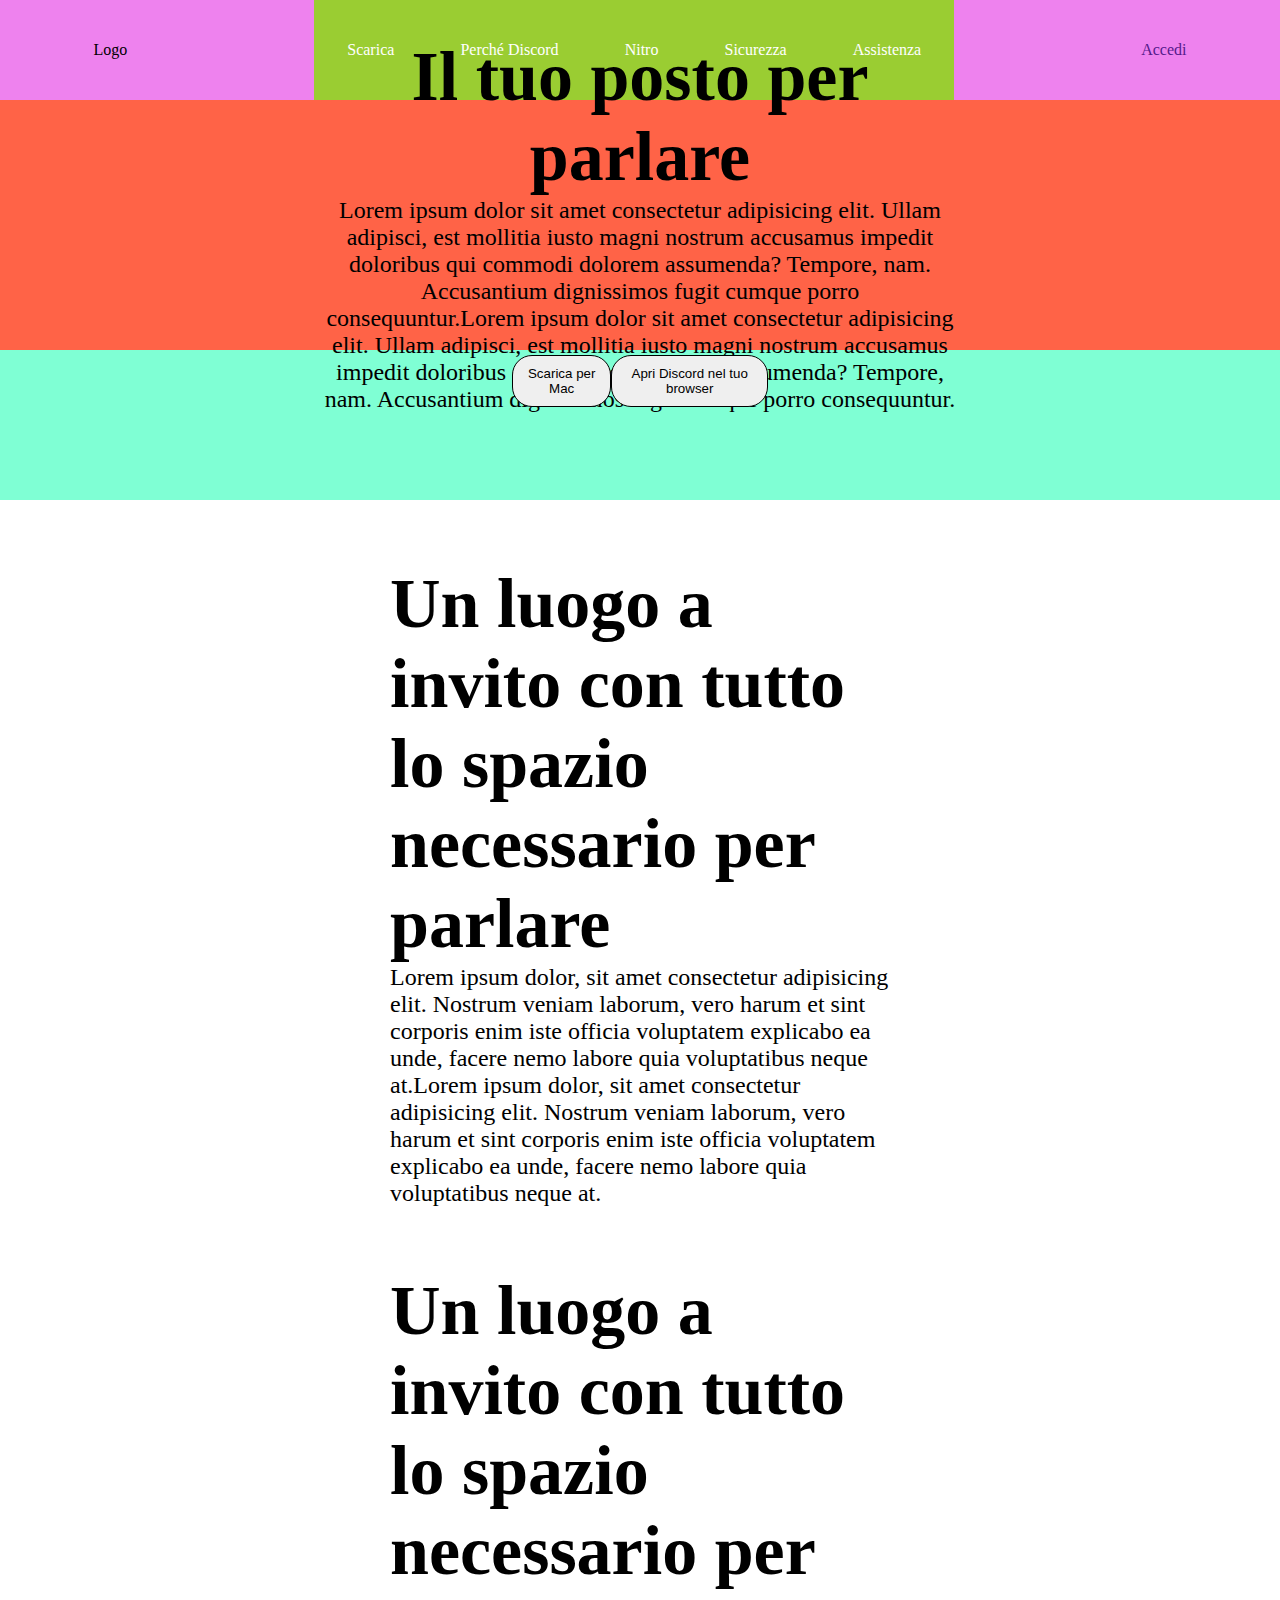
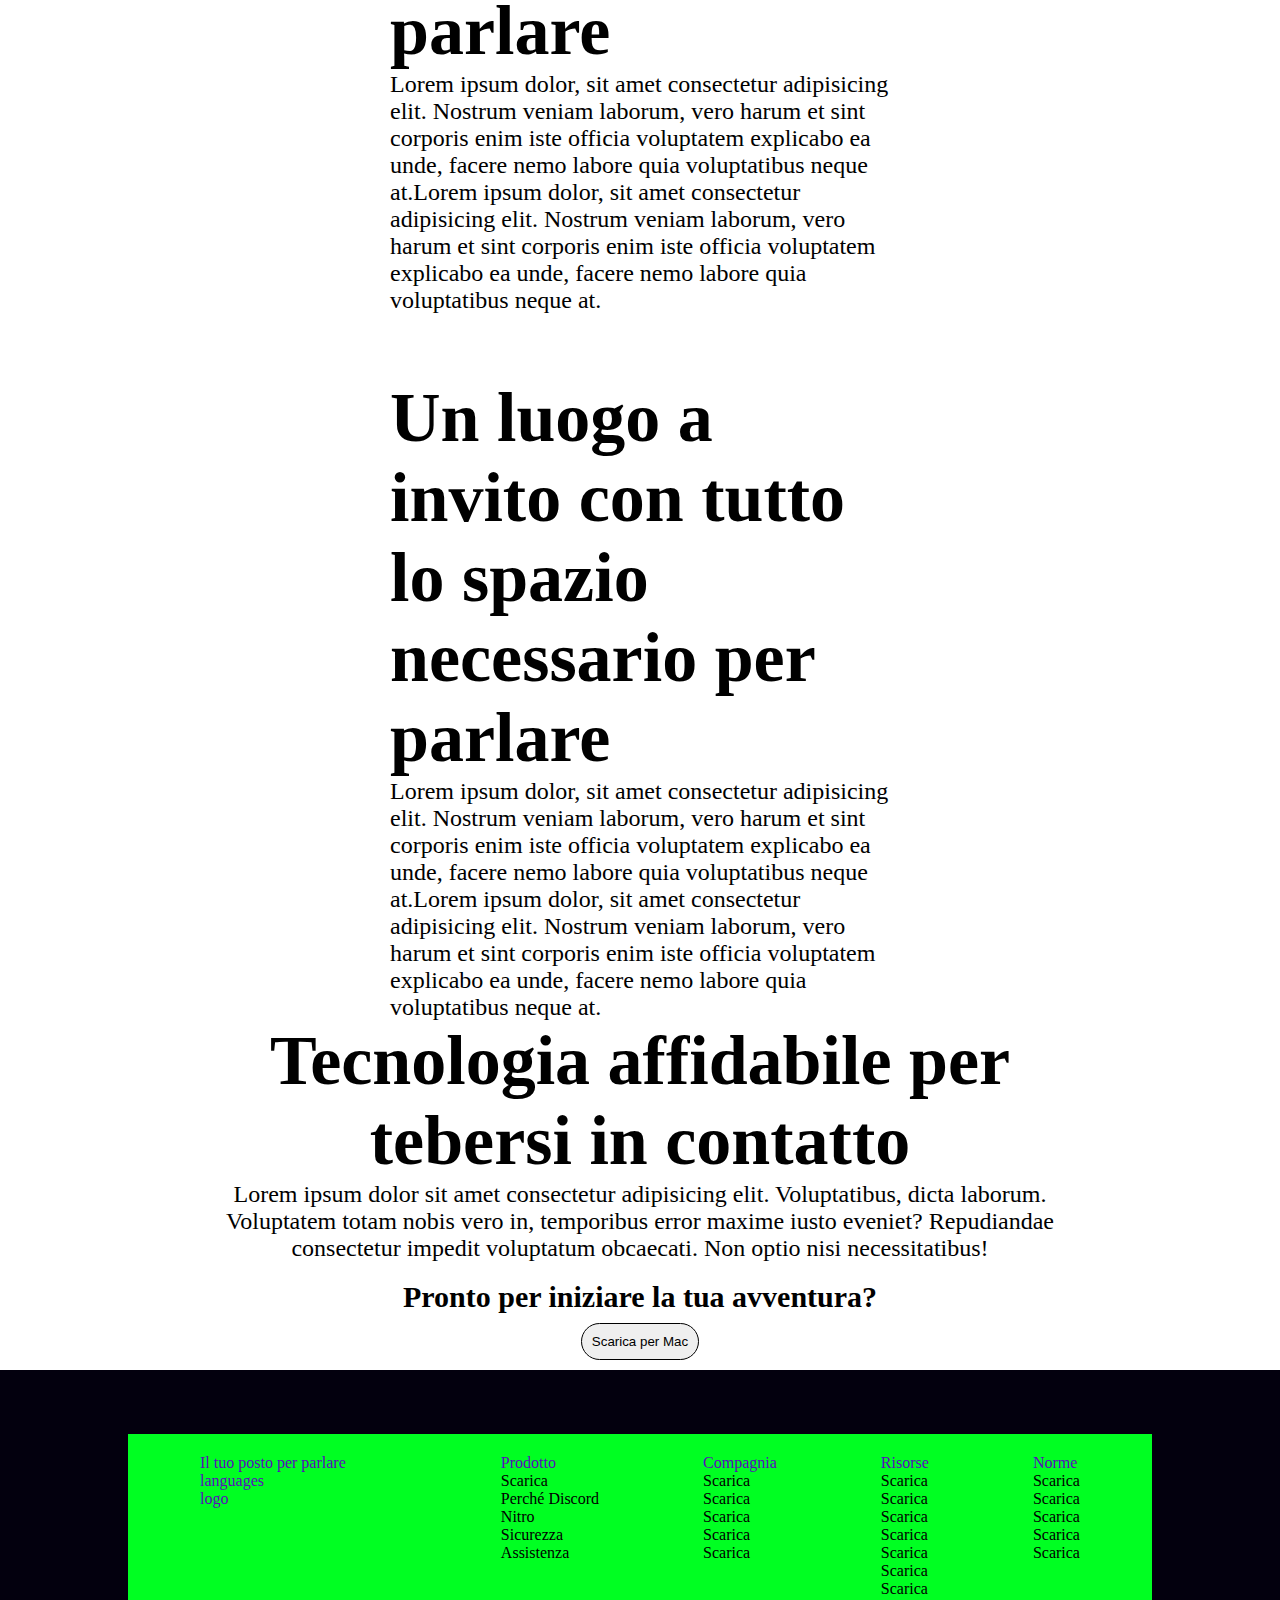
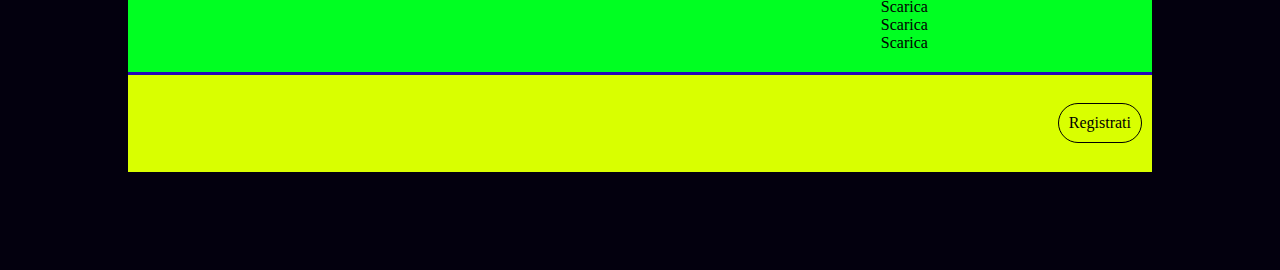
==== index.html @ 135c54f1 "Upload files" ====
<!DOCTYPE html>
<html lang="en">
<head>
    <meta charset="UTF-8">
    <meta http-equiv="X-UA-Compatible" content="IE=edge">
    <meta name="viewport" content="width=device-width, initial-scale=1.0">
    <link rel="stylesheet" href="css/style.css">
    <title>Discord</title>
</head>
<body>
    <!-- header -->
    <header>
        <section class="high-box-header">
            <!-- logo -->
            <div id="logo">
                Logo
            </div>
            <!-- nav box -->
            <div class="nav-header">
                <nav>
                    <ul class="link-nav-container">
                        <li><a href="#">Scarica</a></li>
                        <li><a href="#">Perch&eacute; Discord</a></li>
                        <li><a href="#">Nitro</a></li>
                        <li><a href="#">Sicurezza</a></li>
                        <li><a href="#">Assistenza</a></li>
                    </ul>
                </nav>
            </div>
            <!-- login button -->
            <div class="login-download">
                <a href="">Accedi</a> 
            </div>

        </section>
        <!-- Where you want to open D? -->
        <article class="paragraf-under-nav">
            <!-- subtitle/paragraf -->
            <div class="center-subtitle-txt">
                <h2>Il tuo posto per parlare</h2>
                <p>
                    Lorem ipsum dolor sit amet consectetur adipisicing elit. Ullam adipisci, est mollitia iusto magni nostrum accusamus impedit doloribus qui commodi dolorem assumenda? Tempore, nam. Accusantium dignissimos fugit cumque porro consequuntur.Lorem ipsum dolor sit amet consectetur adipisicing elit. Ullam adipisci, est mollitia iusto magni nostrum accusamus impedit doloribus qui commodi dolorem assumenda? Tempore, nam. Accusantium dignissimos fugit cumque porro consequuntur.
                </p>
            </div>
        </article>

        <div class="download-button-open-browser-button-center">
            <div class="download-button-open-browser-button">
                <button class="interact-button"><a href="#">Scarica per Mac</a></button>
                <button class="interact-button"><a href="#">Apri Discord nel tuo browser</a></button>
            </div>
        </div>
        
    </header>

    <!-- main page -->
    <main>
        <!-- first-main-info -->
        <div class="first-main-info">
            <div>
                <img class="size-img" src="img/D1.svg" alt="">
            </div>
            <article class="first-main-info-article">
                <div>
                    <h2>Un luogo a invito con tutto lo spazio necessario per parlare</h2>
                    <p>
                        Lorem ipsum dolor, sit amet consectetur adipisicing elit. Nostrum veniam laborum, vero harum et sint corporis enim iste officia voluptatem explicabo ea unde, facere nemo labore quia voluptatibus neque at.Lorem ipsum dolor, sit amet consectetur adipisicing elit. Nostrum veniam laborum, vero harum et sint corporis enim iste officia voluptatem explicabo ea unde, facere nemo labore quia voluptatibus neque at.
                    </p>
                </div>
            </article>
        </div>

        <div class="first-main-info-reverse">
            <div>
                <img class="size-img" src="img/D1.svg" alt="">
            </div>
            <article class="first-main-info-article">
                <div>
                    <h2>Un luogo a invito con tutto lo spazio necessario per parlare</h2>
                    <p>
                        Lorem ipsum dolor, sit amet consectetur adipisicing elit. Nostrum veniam laborum, vero harum et sint corporis enim iste officia voluptatem explicabo ea unde, facere nemo labore quia voluptatibus neque at.Lorem ipsum dolor, sit amet consectetur adipisicing elit. Nostrum veniam laborum, vero harum et sint corporis enim iste officia voluptatem explicabo ea unde, facere nemo labore quia voluptatibus neque at.
                    </p>
                </div>
            </article>
        </div>

        <div class="first-main-info">
            <div>
                <img class="size-img" src="img/D1.svg" alt="">
            </div>
            <article class="first-main-info-article">
                <div>
                    <h2>Un luogo a invito con tutto lo spazio necessario per parlare</h2>
                    <p>
                        Lorem ipsum dolor, sit amet consectetur adipisicing elit. Nostrum veniam laborum, vero harum et sint corporis enim iste officia voluptatem explicabo ea unde, facere nemo labore quia voluptatibus neque at.Lorem ipsum dolor, sit amet consectetur adipisicing elit. Nostrum veniam laborum, vero harum et sint corporis enim iste officia voluptatem explicabo ea unde, facere nemo labore quia voluptatibus neque at.
                    </p>
                </div>
            </article>
        </div>
        <!-- end section -->
        <article class="end-section">
            <h2>
                Tecnologia affidabile per tebersi in contatto
            </h2>
            <p>
                Lorem ipsum dolor sit amet consectetur adipisicing elit. Voluptatibus, dicta laborum. Voluptatem totam nobis vero in, temporibus error maxime iusto eveniet? Repudiandae consectetur impedit voluptatum obcaecati. Non optio nisi necessitatibus!
            </p>
            <div id="end-img">
                <img src="img/D4.svg" alt="">
                <h3>Pronto per iniziare la tua avventura&#63</h3>
                <button class="interact-button"><a href="#">Scarica per Mac</a></button>
            </div>
        </article>
    </main>

    <!-- footer -->
    <footer>
        <section class="flex-container">
           <div class="flex-sub-container-up">
               <!-- main column -->
               <div class="main-footer-part">
                   Il tuo posto per parlare
                   <div>languages</div>
                   <article>logo</article>
               </div>
   
   
               <!-- product column -->
               <div class="flex-sub-container">
                   Prodotto
                   <article class="footer-link-article">
                       <a href="#">Scarica</a>
                   </article>
                   <article class="footer-link-article">
                       <a href="#">Perch&eacute; Discord</a>
                   </article>
                   <article class="footer-link-article">
                       <a href="#">Nitro</a>
                   </article>
                   <article class="footer-link-article">
                       <a href="#">Sicurezza</a>
                   </article>
                   <article class="footer-link-article">
                       <a href="#">Assistenza</a>
                   </article>
               </div>
   
               <div class="flex-sub-container">
                   Compagnia
                   <article class="footer-link-article">
                       <a href="#">Scarica</a>
                   </article>
                   <article class="footer-link-article">
                       <a href="#">Scarica</a>
                   </article>
                   <article class="footer-link-article">
                       <a href="#">Scarica</a>
                   </article>
                   <article class="footer-link-article">
                       <a href="#">Scarica</a>
                   </article>
                   <article class="footer-link-article">
                       <a href="#">Scarica</a>
                   </article>
               </div>
   
               <div class="flex-sub-container">
                   Risorse
                   <article class="footer-link-article">
                       <a href="#">Scarica</a>
                   </article>
                   <article class="footer-link-article">
                       <a href="#">Scarica</a>
                   </article>
                   <article class="footer-link-article">
                       <a href="#">Scarica</a>
                   </article>
                   <article class="footer-link-article">
                       <a href="#">Scarica</a>
                   </article>
                   <article class="footer-link-article">
                       <a href="#">Scarica</a>
                   </article>
                   <article class="footer-link-article">
                       <a href="#">Scarica</a>
                   </article>
                   <article class="footer-link-article">
                       <a href="#">Scarica</a>
                   </article>
                   <article class="footer-link-article">
                       <a href="#">Scarica</a>
                   </article>
                   <article class="footer-link-article">
                       <a href="#">Scarica</a>
                   </article>
                   <article class="footer-link-article">
                       <a href="#">Scarica</a>
                   </article>
               </div>
   
               <div class="flex-sub-container">
                   Norme
                   <article class="footer-link-article">
                       <a href="#">Scarica</a>
                   </article>
                   <article class="footer-link-article">
                       <a href="#">Scarica</a>
                   </article>
                   <article class="footer-link-article">
                       <a href="#">Scarica</a>
                   </article>
                   <article class="footer-link-article">
                       <a href="#">Scarica</a>
                   </article>
                   <article class="footer-link-article">
                       <a href="#">Scarica</a>
                   </article>
               </div>
           </div> 

        </section>

        <section id="last-section">
            <div class="footer-last-part">

                <div id="logo-footer"> 
                    <a href=""><img src="" alt=""></a>
                </div>
                
                <div class="registrati">
                    <a href="#">Registrati</a>
                </div>
                
            </div>
            
        </section>
    </footer>
</body>
</html>
---- css/style.css ----
*{
    margin: 0;
    padding: 0;
    box-sizing: border-box;
}
header{
    height: 500px;
    /* DEBUG */
    background-color: aquamarine;
}
.high-box-header{
    display: flex;
    justify-content: space-around;
    height: 100px;
    /* DEBUG */
    background-color: violet;  
    
}
/* logo */
#logo{
    display: flex;
    align-items: center;
}
/* nav box */
.nav-header{
    height: 100px;
    width: 50%;
    /* DEBUG */
    background-color: blueviolet;
}
.link-nav-container{
    display: flex;
    justify-content: space-around;
    align-items: center;
    height: 100px;
    list-style: none;
    /* DEBUG */
    background-color: yellowgreen; 
}
/*delete decoration*/
.link-nav-container a{
   text-decoration: none;
   color: white;
}

/* login button */
.login-download{
    display: flex;
    align-items: center;
}
.login-download a{
    text-decoration: none;
}
/* Where you want to open D? */
.paragraf-under-nav{
    display: flex;
    justify-content: center;
    align-items: center;
    height: 250px;
    
    /* DEBUG */
    background-color: tomato;
}
/* subtitle/paragraf */
.center-subtitle-txt{
    max-width: 50%;
}
/* centratura subtitle & paragraf */
.center-subtitle-txt h2, .center-subtitle-txt p{
    text-align: center;
}
.download-button-open-browser-button-center{
    display: flex;
    justify-content: center;
}
.download-button-open-browser-button{
    display: flex;
    justify-content: center;
    justify-content: space-evenly; 
    width: 20%;
}
.interact-button{
    padding: 10px;
    border-radius: 20px;
    border-style: none;
    border: solid black 1px;
    margin: 2% 0;
}
/* delete decoration */
.interact-button a{
    text-decoration: none;
    color: black;
}


/* main page */

/* first-main-info */
.first-main-info{
    display: flex;
    justify-content: center;
    margin-top: 5%;
}
.first-main-info-reverse{
    display: flex;
    justify-content: center;
    flex-direction: row-reverse;
    margin-top: 5%;
}
.size-img{
    max-width: 900px;
}
.first-main-info-article{
    display: flex;
    text-align: left;
    max-width: 500px;
}
h2{
    font-size: 70px;
}
p{
    font-size: 24px;
}
h3{
    font-size: 30px;
}
/* end section */
.end-section{
    display: flex;
    flex-direction: column;
    align-items: center;
    margin: 0 15%;
    text-align: center;
}

#end-img img{
    height: 800px;
}

/* footer */
footer{
    background-color: rgb(3, 0, 14);
    height: 500px;
}
.flex-container{
    display: flex;
    justify-content: center;
}
.flex-sub-container-up{
    display: flex;
    justify-content: space-around;
    width: 80%;
    margin-top: 5%;
    padding: 20px;
    /* DEBUG */
    background-color: rgb(0, 255, 34);
}
.main-footer-part{
    min-width: 20%;
    max-width: 30%;
    color: rgb(87, 11, 187);
}
.footer-link-article a{
    text-decoration: none;
    color: #000;
}
.flex-sub-container{
    color: rgb(87, 11, 187);
}



.footer-last-part{
    display: flex;
    justify-content: space-between;
    align-items: center;
    width: 80%;
    min-height: 100px;
    border-top: solid rgb(38, 6, 184) 3px;
    /* DEBUG */
    background-color: rgb(217, 255, 0);
    
}
#logo-footer{
    
}
.registrati{
    margin-right: 10px;
    padding: 10px;
    border-radius: 20px;
    border-style: none;
    border: solid rgb(0, 0, 0) 1px;
}
.registrati a{
    text-decoration: none;
    color: #000;
}

#last-section{
    display: flex;
    justify-content: center;
}
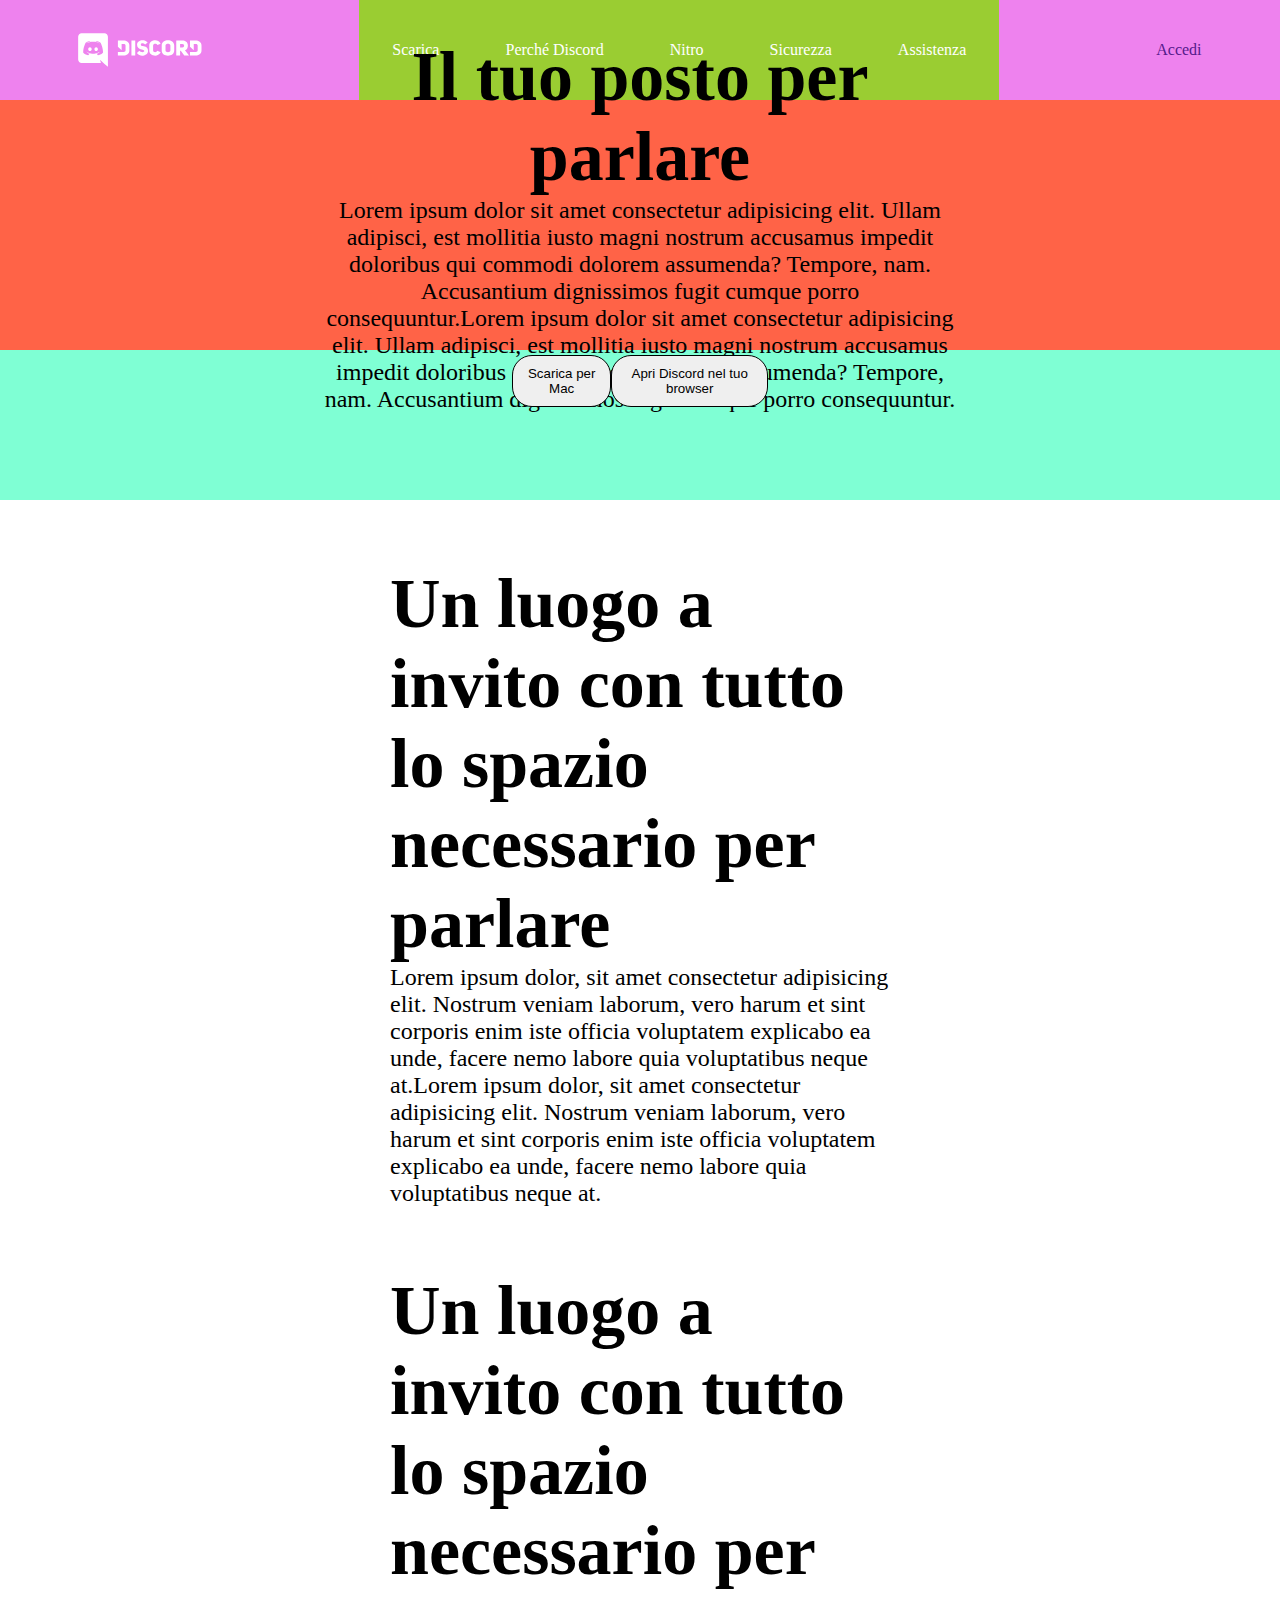
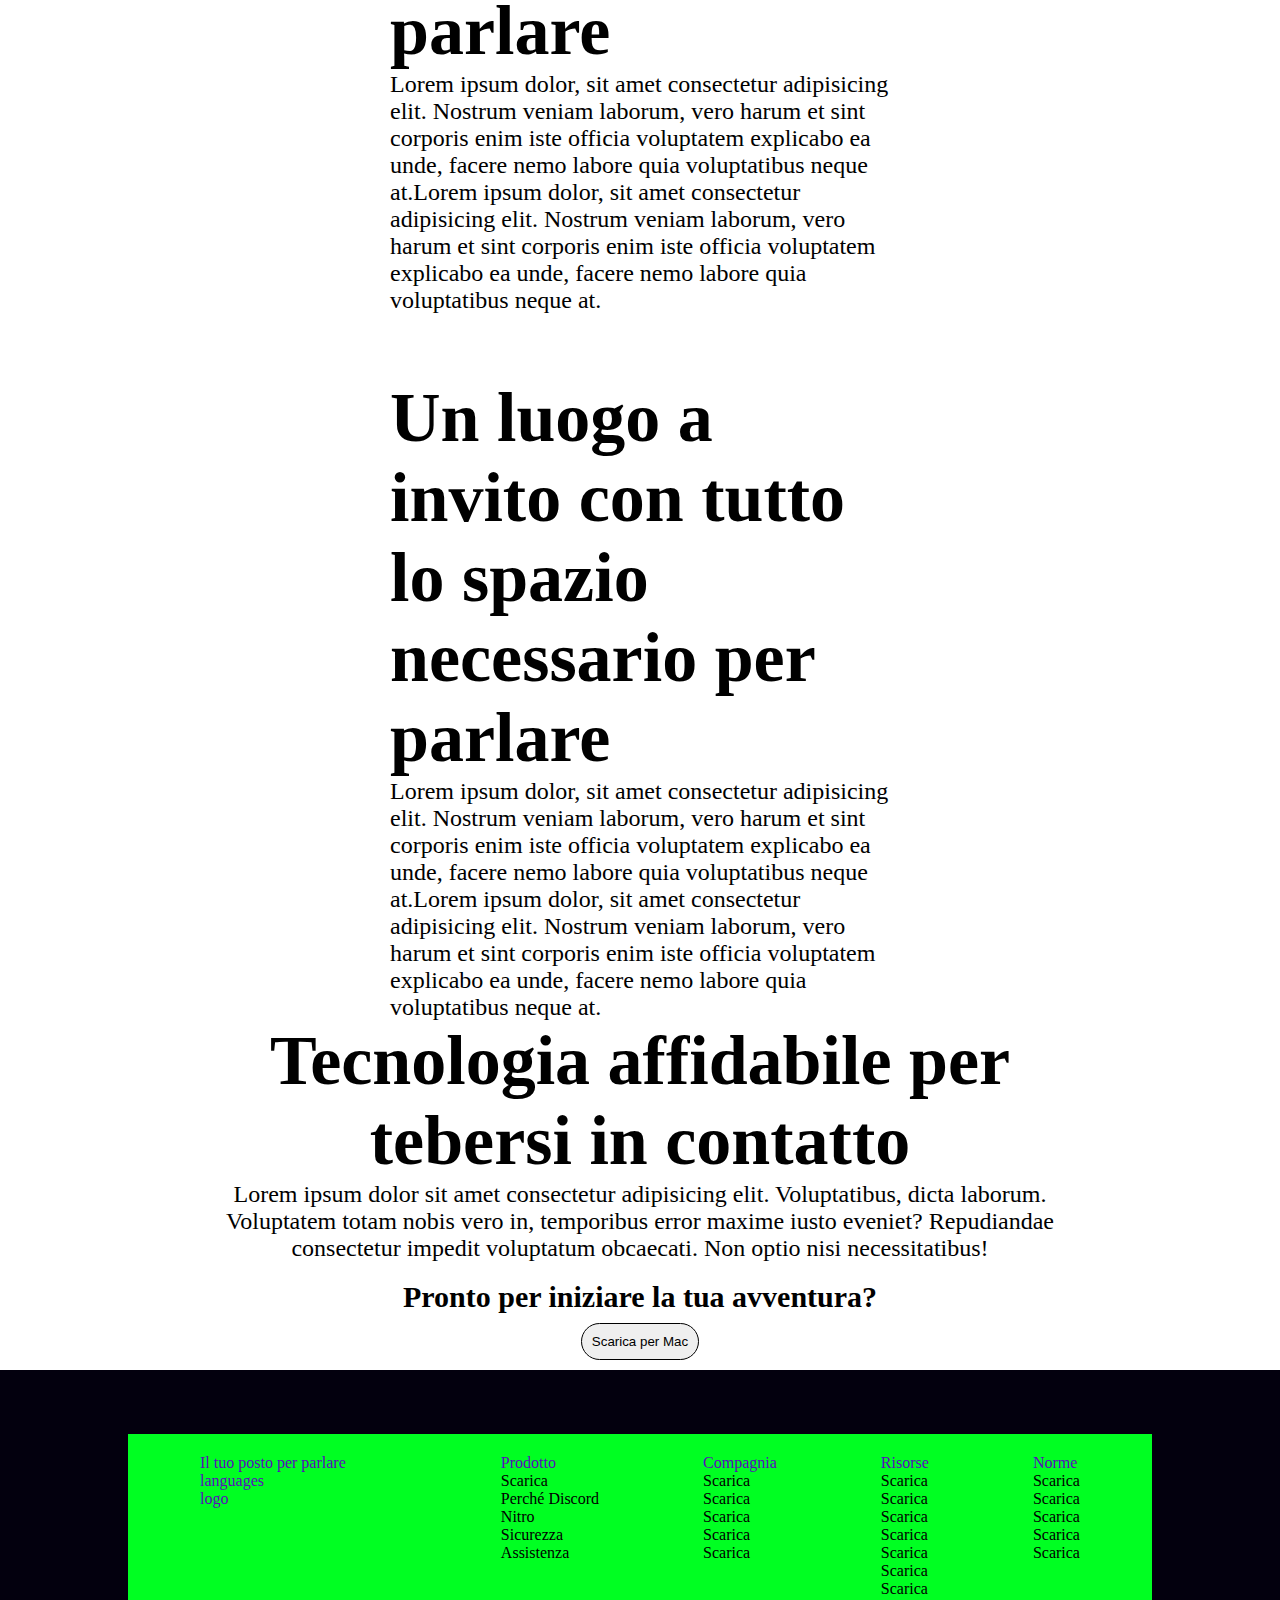
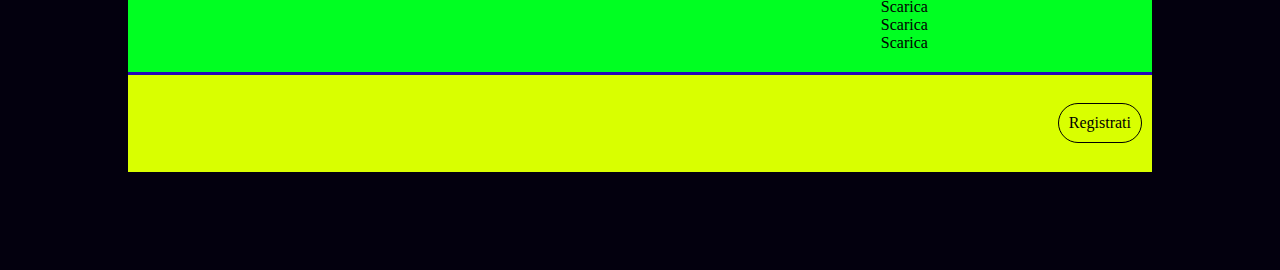
==== commit 4d7cd824: "add D logo" ====
--- a/index.html
+++ b/index.html
@@ -13,7 +13,7 @@
         <section class="high-box-header">
             <!-- logo -->
             <div id="logo">
-                Logo
+                <img src="img/logo.svg" alt="">
             </div>
             <!-- nav box -->
             <div class="nav-header">
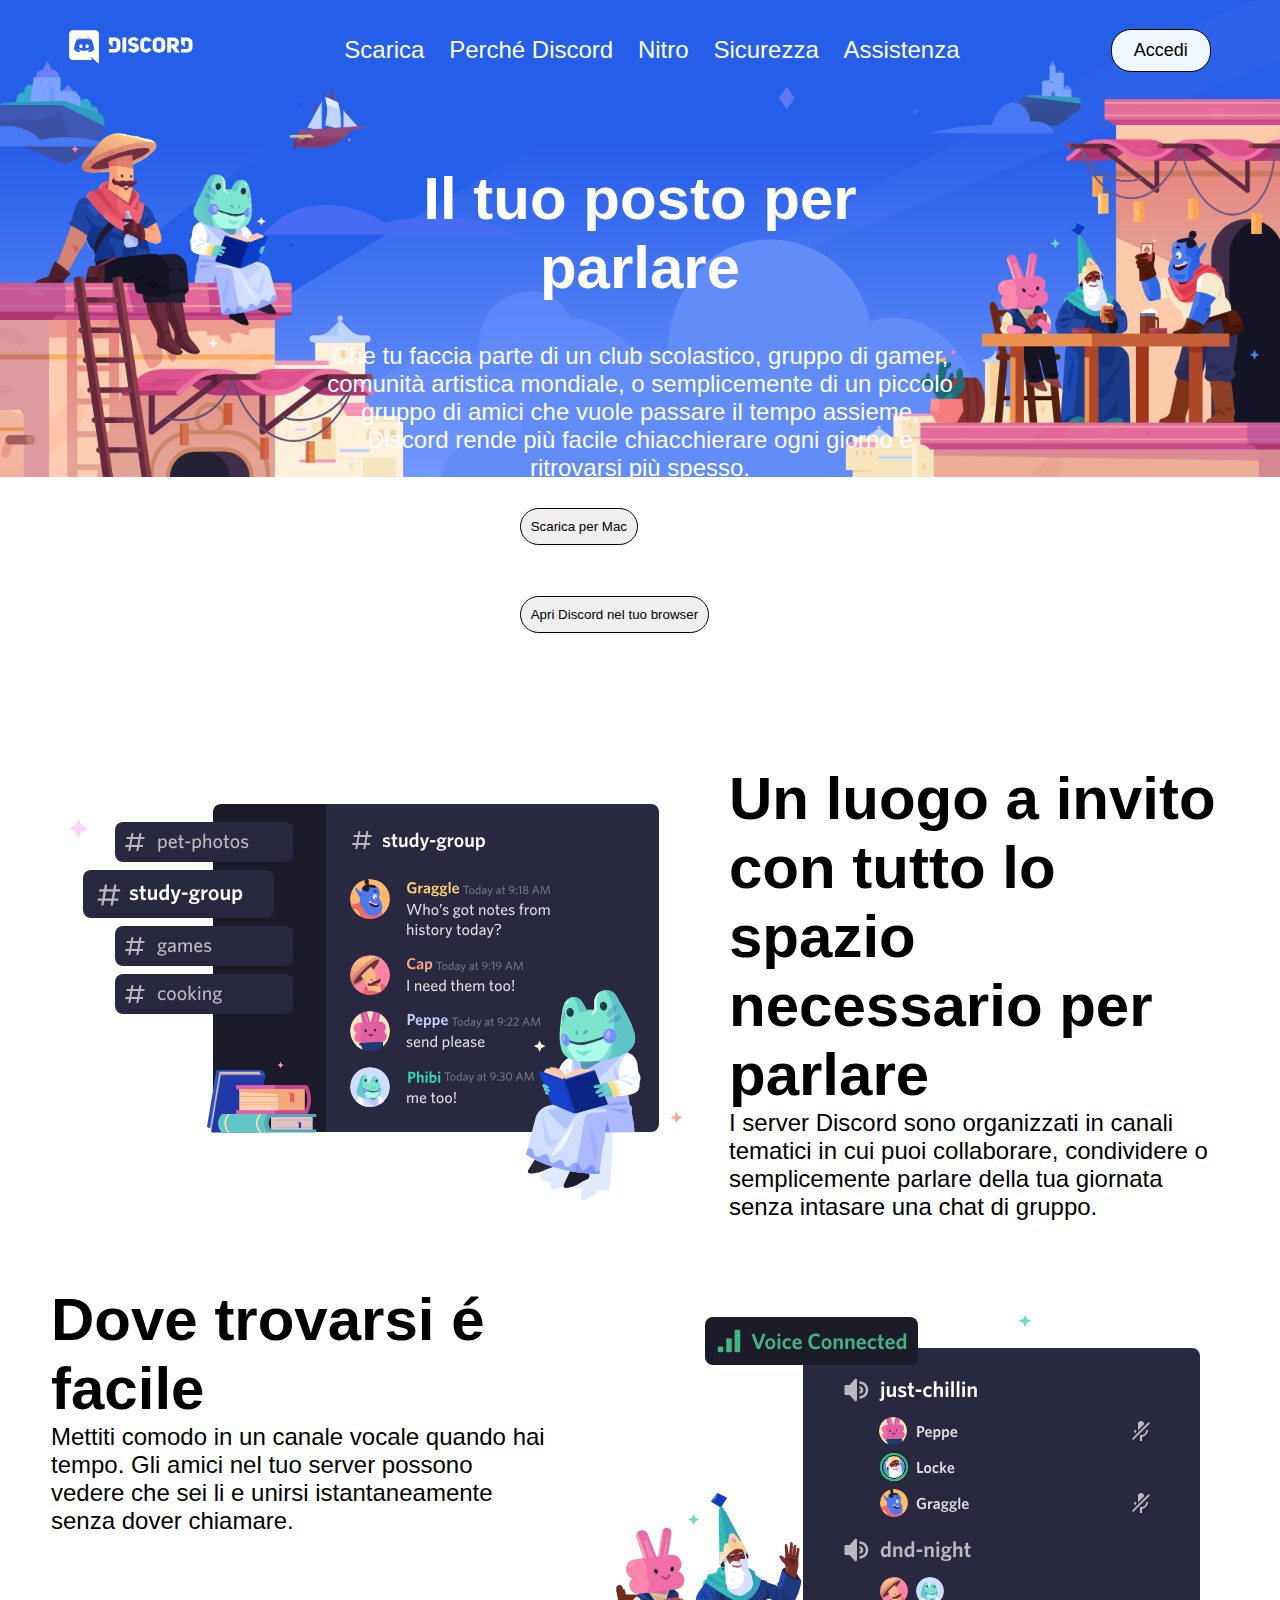
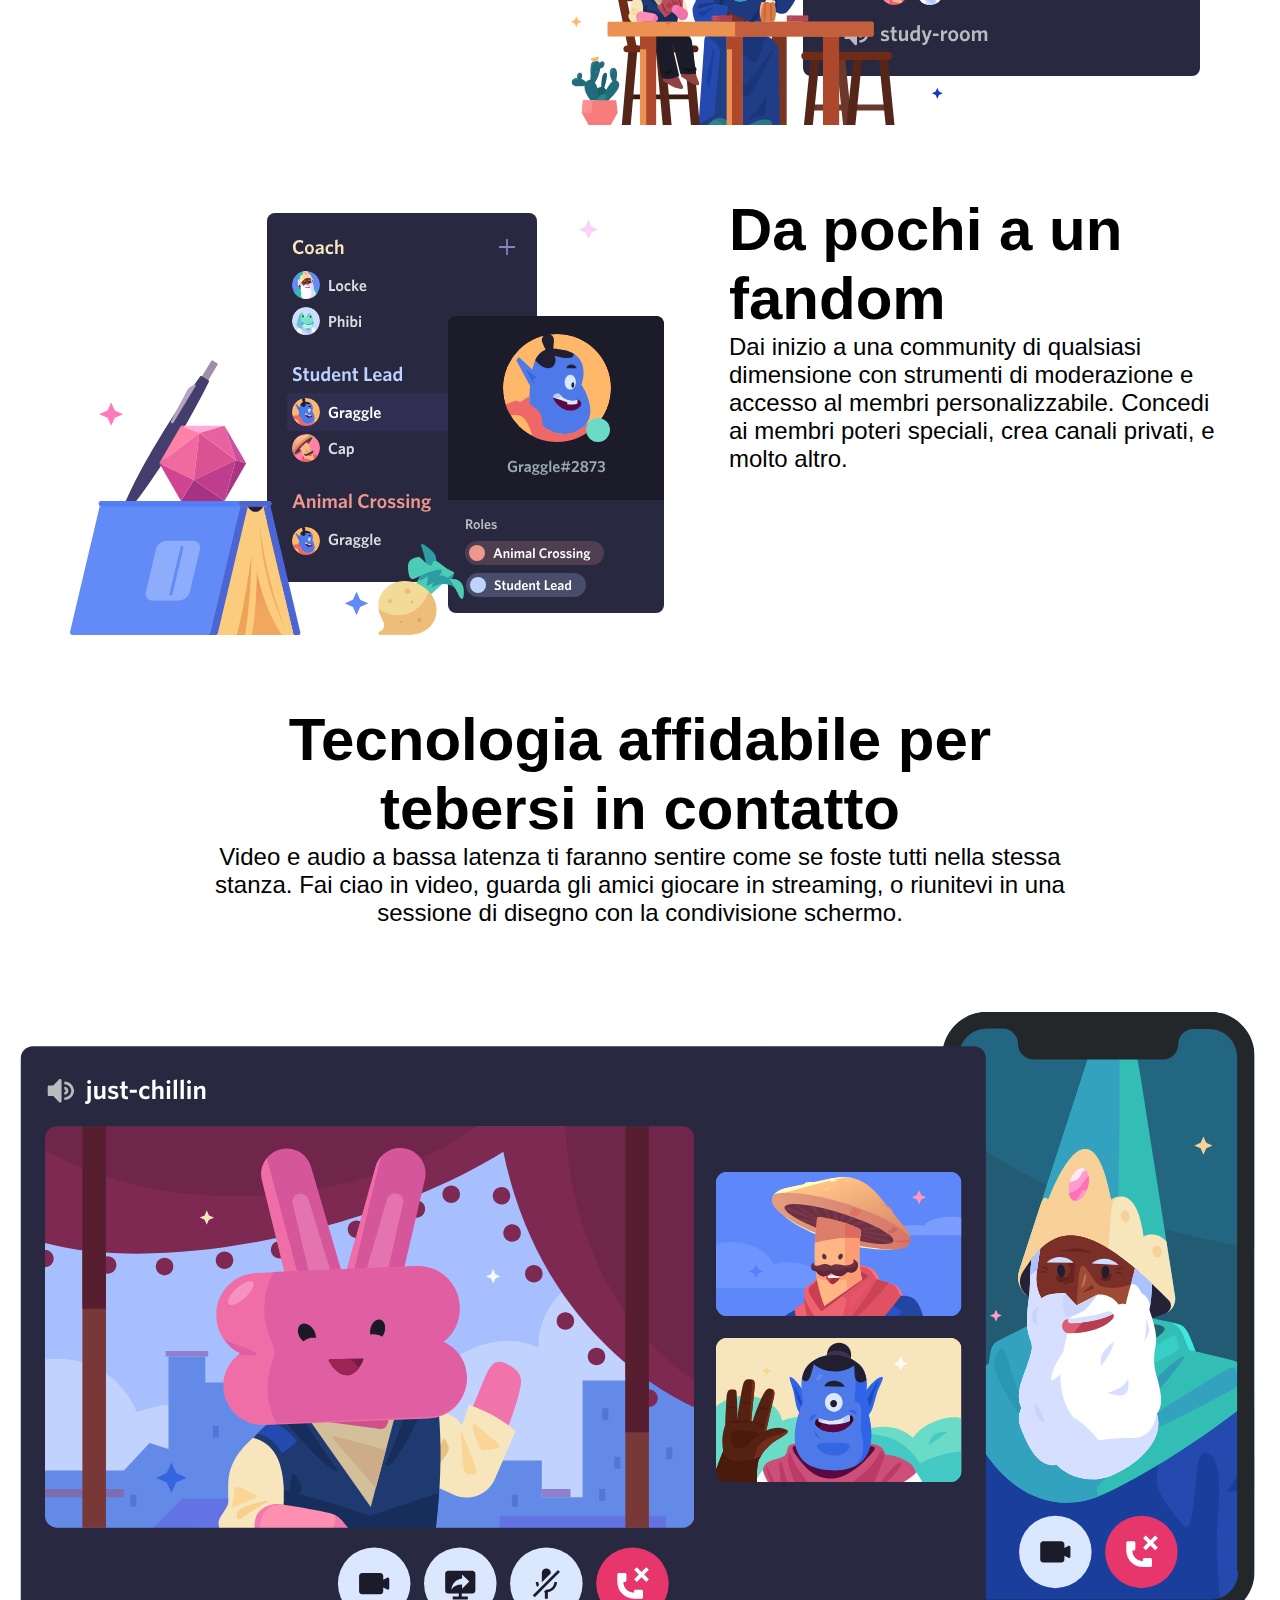
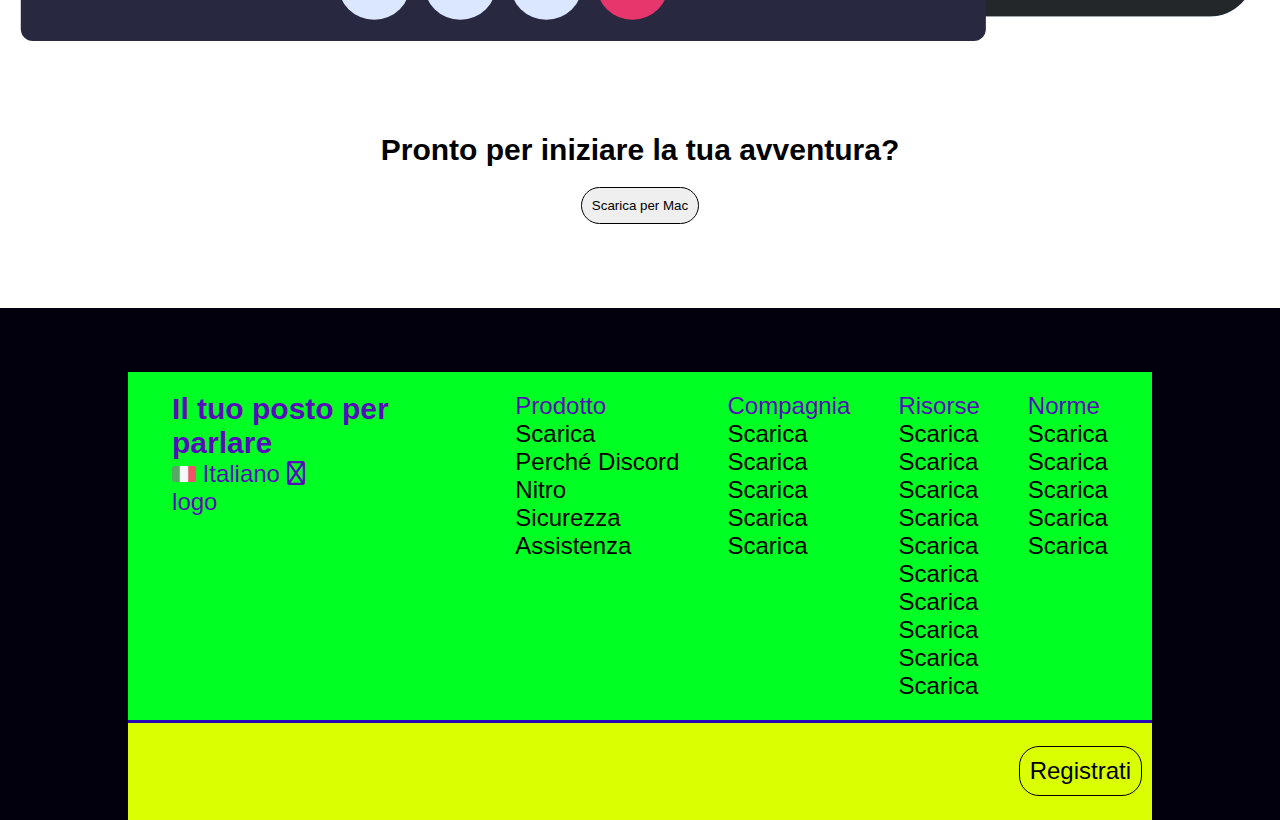
==== commit 82b1d375: "layout" ====
--- a/index.html
+++ b/index.html
@@ -4,16 +4,20 @@
     <meta charset="UTF-8">
     <meta http-equiv="X-UA-Compatible" content="IE=edge">
     <meta name="viewport" content="width=device-width, initial-scale=1.0">
+    <link rel="stylesheet" href="https://cdnjs.cloudflare.com/ajax/libs/font-awesome/6.2.0/css/all.min.css">
     <link rel="stylesheet" href="css/style.css">
     <title>Discord</title>
 </head>
 <body>
     <!-- header -->
     <header>
+        
         <section class="high-box-header">
             <!-- logo -->
             <div id="logo">
-                <img src="img/logo.svg" alt="">
+                <a href="https://discord.com/">
+                    <img src="img/logo.svg" alt="">
+                </a>
             </div>
             <!-- nav box -->
             <div class="nav-header">
@@ -29,7 +33,9 @@
             </div>
             <!-- login button -->
             <div class="login-download">
-                <a href="">Accedi</a> 
+                <div id="discord-login">
+                    <a href="">Accedi</a> 
+                </div>
             </div>
 
         </section>
@@ -39,17 +45,19 @@
             <div class="center-subtitle-txt">
                 <h2>Il tuo posto per parlare</h2>
                 <p>
-                    Lorem ipsum dolor sit amet consectetur adipisicing elit. Ullam adipisci, est mollitia iusto magni nostrum accusamus impedit doloribus qui commodi dolorem assumenda? Tempore, nam. Accusantium dignissimos fugit cumque porro consequuntur.Lorem ipsum dolor sit amet consectetur adipisicing elit. Ullam adipisci, est mollitia iusto magni nostrum accusamus impedit doloribus qui commodi dolorem assumenda? Tempore, nam. Accusantium dignissimos fugit cumque porro consequuntur.
+                    Che tu faccia parte di un club scolastico, gruppo di gamer, comunità artistica mondiale, o semplicemente di un piccolo gruppo di amici che vuole passare il tempo assieme,
+                    Discord rende più facile chiacchierare ogni giorno e ritrovarsi più spesso.
                 </p>
-            </div>
+
+            </div>
+            
+            <div class="download-button-open-browser-button">
+                <button class="start interact-button"><a href="#">Scarica per Mac</a></button>
+                <button class="start interact-button"><a href="#">Apri Discord nel tuo browser</a></button>
+            </div>
+        
         </article>
 
-        <div class="download-button-open-browser-button-center">
-            <div class="download-button-open-browser-button">
-                <button class="interact-button"><a href="#">Scarica per Mac</a></button>
-                <button class="interact-button"><a href="#">Apri Discord nel tuo browser</a></button>
-            </div>
-        </div>
         
     </header>
 
@@ -58,13 +66,13 @@
         <!-- first-main-info -->
         <div class="first-main-info">
             <div>
-                <img class="size-img" src="img/D1.svg" alt="">
+                <img class="size-img" src="img/item1.svg" alt="">
             </div>
             <article class="first-main-info-article">
                 <div>
                     <h2>Un luogo a invito con tutto lo spazio necessario per parlare</h2>
                     <p>
-                        Lorem ipsum dolor, sit amet consectetur adipisicing elit. Nostrum veniam laborum, vero harum et sint corporis enim iste officia voluptatem explicabo ea unde, facere nemo labore quia voluptatibus neque at.Lorem ipsum dolor, sit amet consectetur adipisicing elit. Nostrum veniam laborum, vero harum et sint corporis enim iste officia voluptatem explicabo ea unde, facere nemo labore quia voluptatibus neque at.
+                        I server Discord sono organizzati in canali tematici in cui puoi collaborare, condividere o semplicemente parlare della tua giornata senza intasare una chat di gruppo.
                     </p>
                 </div>
             </article>
@@ -72,13 +80,14 @@
 
         <div class="first-main-info-reverse">
             <div>
-                <img class="size-img" src="img/D1.svg" alt="">
+                <img class="size-img" src="img/item2.svg" alt="">
             </div>
             <article class="first-main-info-article">
                 <div>
-                    <h2>Un luogo a invito con tutto lo spazio necessario per parlare</h2>
+                    <h2>Dove trovarsi &eacute; facile</h2>
                     <p>
-                        Lorem ipsum dolor, sit amet consectetur adipisicing elit. Nostrum veniam laborum, vero harum et sint corporis enim iste officia voluptatem explicabo ea unde, facere nemo labore quia voluptatibus neque at.Lorem ipsum dolor, sit amet consectetur adipisicing elit. Nostrum veniam laborum, vero harum et sint corporis enim iste officia voluptatem explicabo ea unde, facere nemo labore quia voluptatibus neque at.
+                        Mettiti comodo in un canale vocale quando hai tempo. Gli amici nel tuo server possono vedere che sei li e unirsi istantaneamente
+                        senza dover chiamare.
                     </p>
                 </div>
             </article>
@@ -86,13 +95,14 @@
 
         <div class="first-main-info">
             <div>
-                <img class="size-img" src="img/D1.svg" alt="">
+                <img class="size-img" src="img/item3.svg" alt="">
             </div>
             <article class="first-main-info-article">
                 <div>
-                    <h2>Un luogo a invito con tutto lo spazio necessario per parlare</h2>
+                    <h2>Da pochi a un fandom</h2>
                     <p>
-                        Lorem ipsum dolor, sit amet consectetur adipisicing elit. Nostrum veniam laborum, vero harum et sint corporis enim iste officia voluptatem explicabo ea unde, facere nemo labore quia voluptatibus neque at.Lorem ipsum dolor, sit amet consectetur adipisicing elit. Nostrum veniam laborum, vero harum et sint corporis enim iste officia voluptatem explicabo ea unde, facere nemo labore quia voluptatibus neque at.
+                        Dai inizio a una community di qualsiasi dimensione con strumenti di moderazione e accesso al membri personalizzabile.
+                        Concedi ai membri poteri speciali, crea canali privati, e molto altro.
                     </p>
                 </div>
             </article>
@@ -103,12 +113,12 @@
                 Tecnologia affidabile per tebersi in contatto
             </h2>
             <p>
-                Lorem ipsum dolor sit amet consectetur adipisicing elit. Voluptatibus, dicta laborum. Voluptatem totam nobis vero in, temporibus error maxime iusto eveniet? Repudiandae consectetur impedit voluptatum obcaecati. Non optio nisi necessitatibus!
+                Video e audio a bassa latenza ti faranno sentire come se foste tutti nella stessa stanza. Fai ciao in video, guarda gli amici giocare in streaming, o riunitevi in una sessione di disegno con la condivisione schermo.
             </p>
             <div id="end-img">
-                <img src="img/D4.svg" alt="">
+                <img src="img/item4-big.svg" alt="">
                 <h3>Pronto per iniziare la tua avventura&#63</h3>
-                <button class="interact-button"><a href="#">Scarica per Mac</a></button>
+                <button class="end interact-button"><a href="#">Scarica per Mac</a></button>
             </div>
         </article>
     </main>
@@ -119,8 +129,11 @@
            <div class="flex-sub-container-up">
                <!-- main column -->
                <div class="main-footer-part">
-                   Il tuo posto per parlare
-                   <div>languages</div>
+                   <h3>Il tuo posto per parlare</h3>
+                   <div>
+                       <img id="italy-flag" src="img/ita.png" alt="bandiera italiana">
+                        Italiano <i class="fa-regular fa-angle-down"></i>
+                   </div>
                    <article>logo</article>
                </div>
    
--- a/css/style.css
+++ b/css/style.css
@@ -1,19 +1,35 @@
+/* general rules */
 *{
     margin: 0;
     padding: 0;
     box-sizing: border-box;
 }
+body{
+    font-family:Whitney, 'Helvetica Neue', Helvetica, Arial, sans-serif;
+ }
+ 
+.interact-button{
+    padding: 10px;
+    border-radius: 20px;
+    border-style: none;
+    border: solid rgb(0, 0, 0) 1px;
+    padding: 10px;
+}
+/* Header */
 header{
-    height: 500px;
-    /* DEBUG */
-    background-color: aquamarine;
+    min-height: 700px;
+    background-image: url(../img/jumbo.png);
+    background-size: 100%;
+    background-repeat: no-repeat;
+    /* DEBUG */
+    /* background-color: aquamarine; */
 }
 .high-box-header{
     display: flex;
     justify-content: space-around;
     height: 100px;
     /* DEBUG */
-    background-color: violet;  
+    /* background-color: violet;   */
     
 }
 /* logo */
@@ -26,7 +42,7 @@
     height: 100px;
     width: 50%;
     /* DEBUG */
-    background-color: blueviolet;
+    /* background-color: blueviolet; */
 }
 .link-nav-container{
     display: flex;
@@ -35,7 +51,7 @@
     height: 100px;
     list-style: none;
     /* DEBUG */
-    background-color: yellowgreen; 
+    /* background-color: yellowgreen;  */
 }
 /*delete decoration*/
 .link-nav-container a{
@@ -43,48 +59,61 @@
    color: white;
 }
 
+
+
 /* login button */
 .login-download{
     display: flex;
     align-items: center;
+    /* DEBUG */
+    /* background-color: brown; */
+}
+#discord-login{
+    display: flex;
+    justify-content: center;
+    font-size: 18px;
+    width: 100px;
+    padding: 10px;
+    border: solid black 1px;
+    border-radius: 20px;
+    background-color: aliceblue;
+}
+#discord-login a{
+    color: #000;
 }
 .login-download a{
     text-decoration: none;
 }
+
+
+
 /* Where you want to open D? */
 .paragraf-under-nav{
-    display: flex;
-    justify-content: center;
-    align-items: center;
     height: 250px;
-    
-    /* DEBUG */
-    background-color: tomato;
+    margin: 5% 0;
+    
+    /* DEBUG */
+    /* background-color: tomato; */
 }
 /* subtitle/paragraf */
 .center-subtitle-txt{
+    margin: 0 auto;
     max-width: 50%;
 }
 /* centratura subtitle & paragraf */
 .center-subtitle-txt h2, .center-subtitle-txt p{
     text-align: center;
-}
-.download-button-open-browser-button-center{
-    display: flex;
-    justify-content: center;
+    color: #fff;
+}
+.center-subtitle-txt p{
+    padding-top: 40px;
 }
 .download-button-open-browser-button{
-    display: flex;
-    justify-content: center;
-    justify-content: space-evenly; 
+    margin: 0 auto;
     width: 20%;
 }
-.interact-button{
-    padding: 10px;
-    border-radius: 20px;
-    border-style: none;
-    border: solid black 1px;
-    margin: 2% 0;
+.start.interact-button{
+    margin: 10% 3%;
 }
 /* delete decoration */
 .interact-button a{
@@ -115,13 +144,13 @@
     text-align: left;
     max-width: 500px;
 }
-h2{
-    font-size: 70px;
-}
-p{
+.first-main-info-article, div, h2{
+    font-size: 60px;
+}
+.first-main-info-article, div, p{
     font-size: 24px;
 }
-h3{
+.end-img, h3{
     font-size: 30px;
 }
 /* end section */
@@ -129,18 +158,21 @@
     display: flex;
     flex-direction: column;
     align-items: center;
-    margin: 0 15%;
+    margin: 5% 15%;
     text-align: center;
 }
 
 #end-img img{
     height: 800px;
+}
+.end.interact-button{
+    margin: 1.5% 0;
 }
 
 /* footer */
 footer{
     background-color: rgb(3, 0, 14);
-    height: 500px;
+    min-height: 500px;
 }
 .flex-container{
     display: flex;
@@ -160,6 +192,13 @@
     max-width: 30%;
     color: rgb(87, 11, 187);
 }
+#italy-flag{
+    height: 16px;
+    
+}
+
+
+
 .footer-link-article a{
     text-decoration: none;
     color: #000;
@@ -201,4 +240,4 @@
     justify-content: center;
 }
 
-    +    
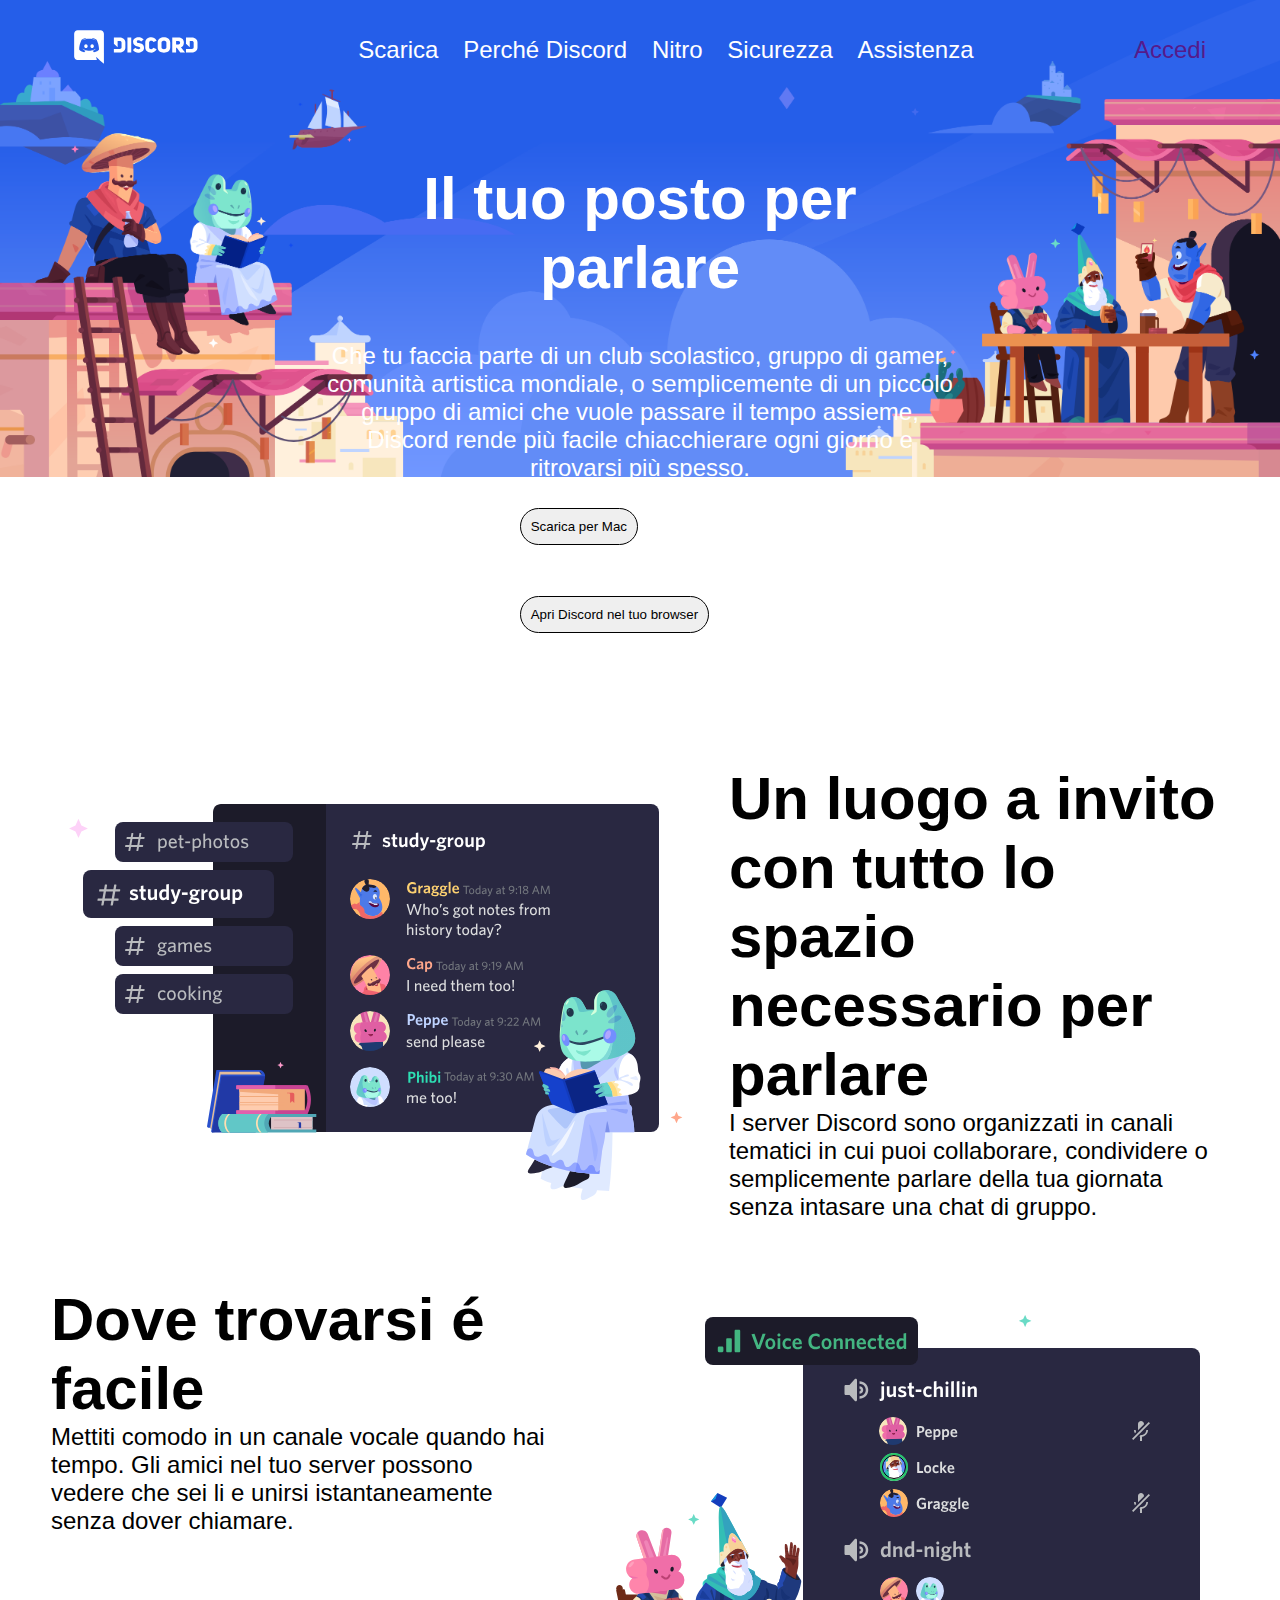
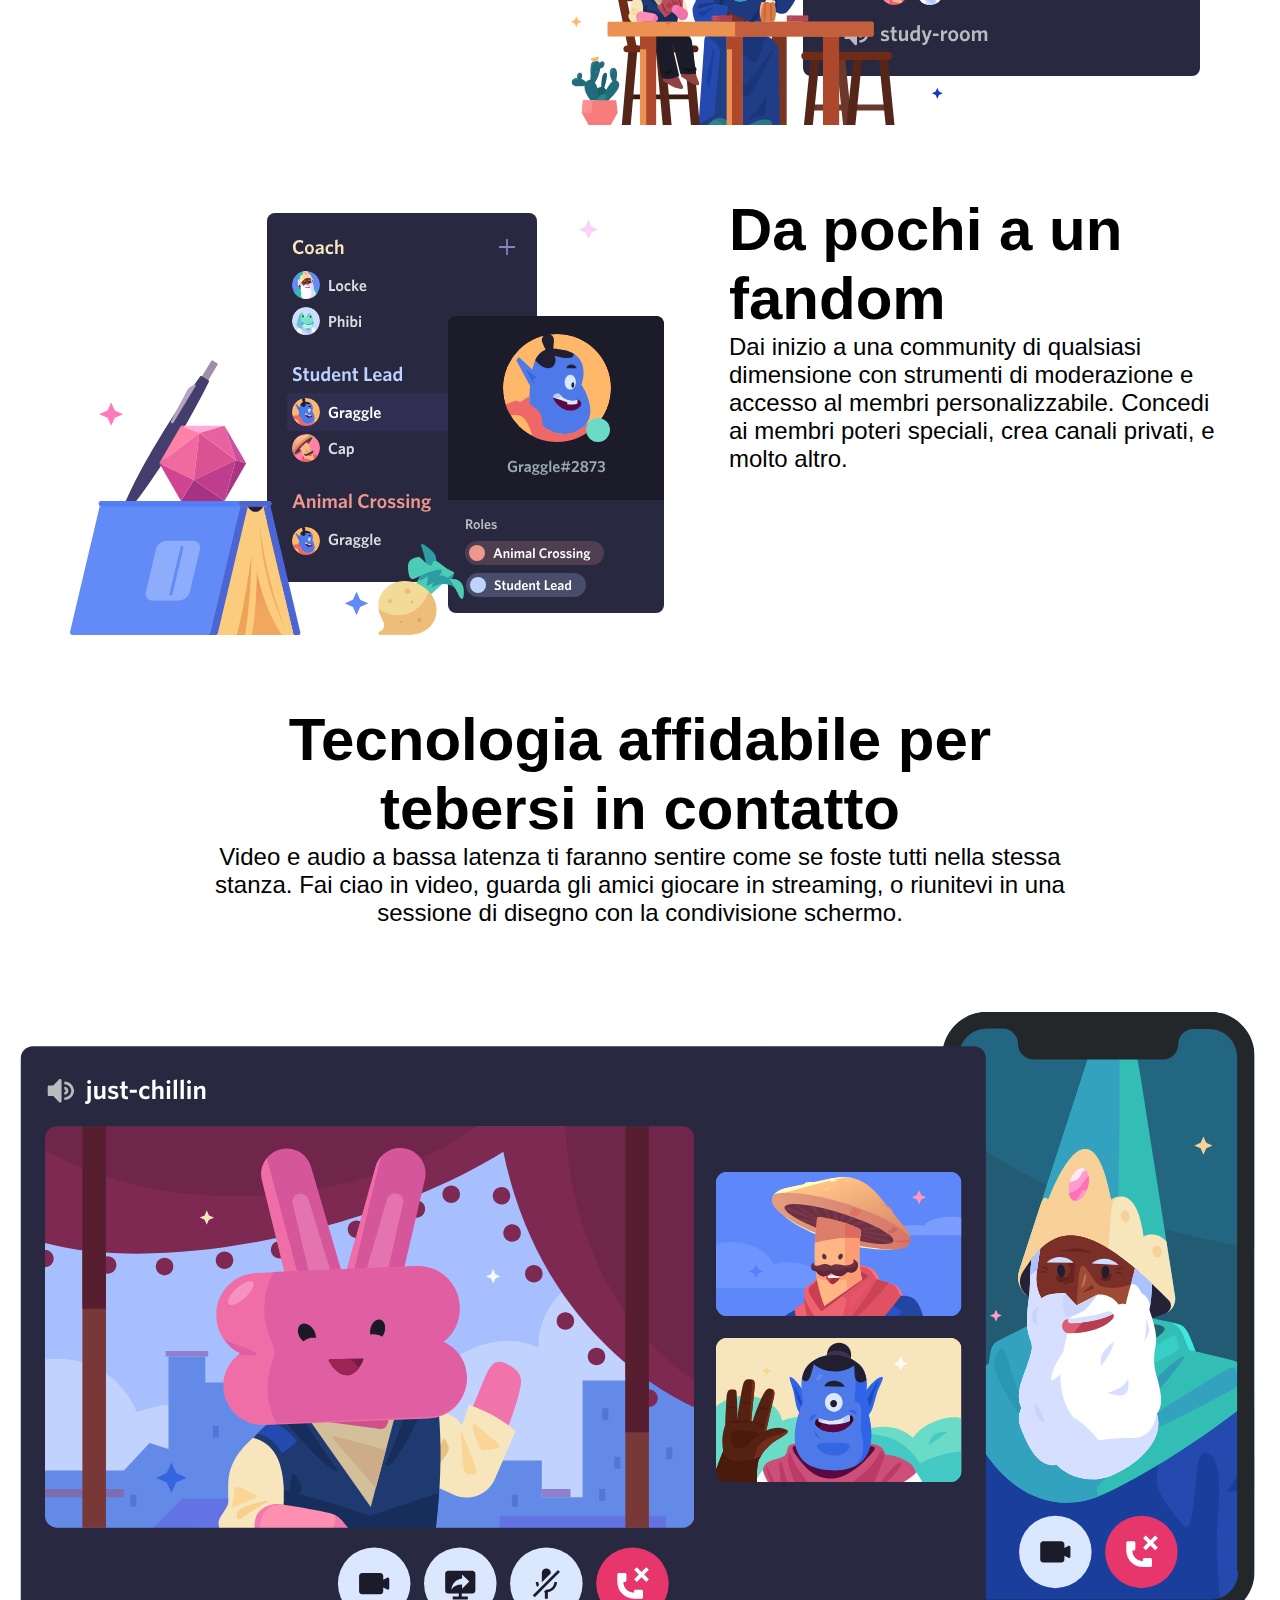
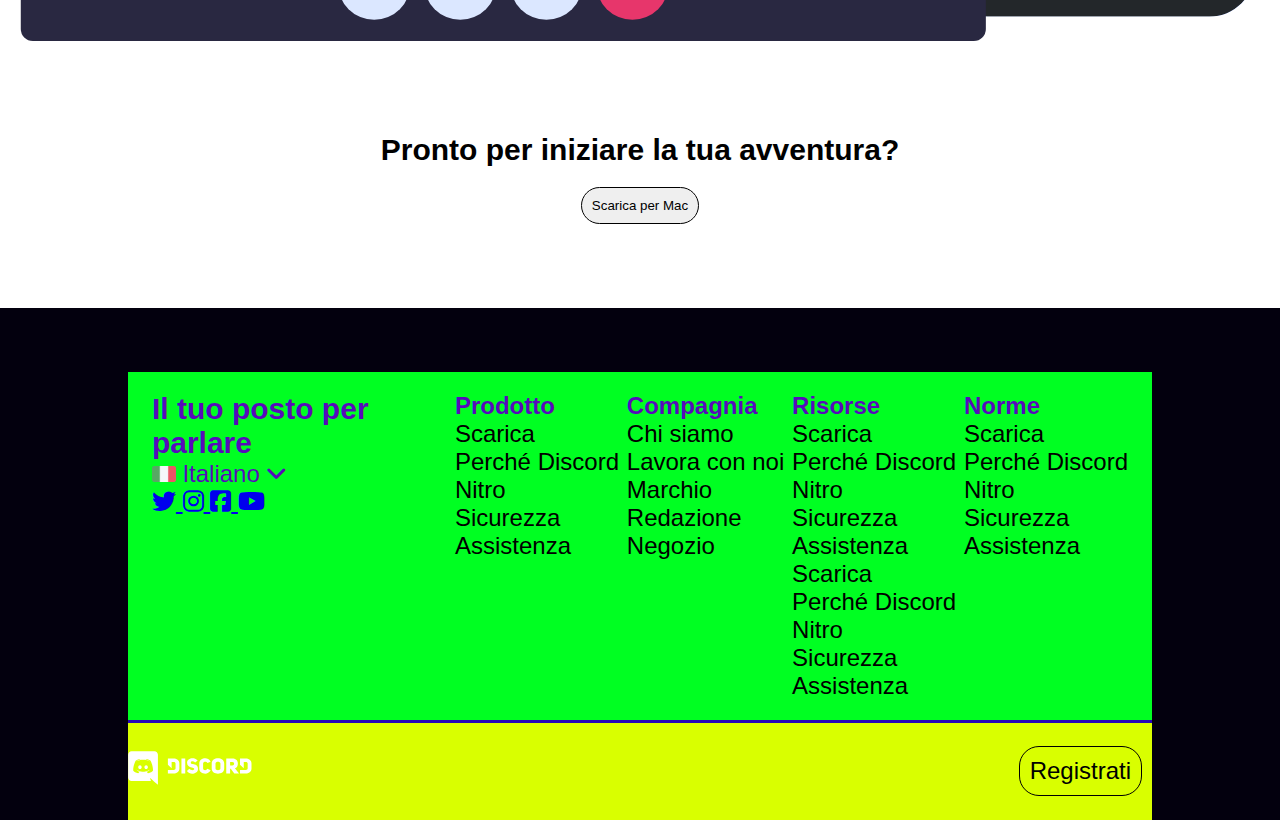
==== commit 97e34474: "footer style" ====
--- a/index.html
+++ b/index.html
@@ -16,7 +16,7 @@
             <!-- logo -->
             <div id="logo">
                 <a href="https://discord.com/">
-                    <img src="img/logo.svg" alt="">
+                    <img src="img/logo.svg" alt="Logo Discord">
                 </a>
             </div>
             <!-- nav box -->
@@ -33,7 +33,7 @@
             </div>
             <!-- login button -->
             <div class="login-download">
-                <div id="discord-login">
+                <div class="discord-login">
                     <a href="">Accedi</a> 
                 </div>
             </div>
@@ -132,101 +132,114 @@
                    <h3>Il tuo posto per parlare</h3>
                    <div>
                        <img id="italy-flag" src="img/ita.png" alt="bandiera italiana">
-                        Italiano <i class="fa-regular fa-angle-down"></i>
+                        Italiano <i class="fa-solid fa-angle-down"></i>
                    </div>
-                   <article>logo</article>
+                   <article class="brand-link">
+                        <a href="https://www.twitter.com">
+                            <i class="fa-brands fa-twitter"></i>
+                        </a>
+                        <a href="https://www.instagram.com">
+                            <i class="fa-brands fa-instagram"></i>
+                        </a>
+                        <a href="https://www.facebook.com">
+                            <i class="fa-brands fa-square-facebook"></i>
+                        </a>
+                        <a href="https://www.youtube.com">
+                            <i class="fa-brands fa-youtube"></i>
+                        </a>
+                   </article>
                </div>
    
    
                <!-- product column -->
                <div class="flex-sub-container">
-                   Prodotto
-                   <article class="footer-link-article">
-                       <a href="#">Scarica</a>
-                   </article>
-                   <article class="footer-link-article">
-                       <a href="#">Perch&eacute; Discord</a>
-                   </article>
-                   <article class="footer-link-article">
-                       <a href="#">Nitro</a>
-                   </article>
-                   <article class="footer-link-article">
-                       <a href="#">Sicurezza</a>
-                   </article>
-                   <article class="footer-link-article">
-                       <a href="#">Assistenza</a>
-                   </article>
-               </div>
-   
-               <div class="flex-sub-container">
-                   Compagnia
-                   <article class="footer-link-article">
-                       <a href="#">Scarica</a>
-                   </article>
-                   <article class="footer-link-article">
-                       <a href="#">Scarica</a>
-                   </article>
-                   <article class="footer-link-article">
-                       <a href="#">Scarica</a>
-                   </article>
-                   <article class="footer-link-article">
-                       <a href="#">Scarica</a>
-                   </article>
-                   <article class="footer-link-article">
-                       <a href="#">Scarica</a>
-                   </article>
-               </div>
-   
-               <div class="flex-sub-container">
-                   Risorse
-                   <article class="footer-link-article">
-                       <a href="#">Scarica</a>
-                   </article>
-                   <article class="footer-link-article">
-                       <a href="#">Scarica</a>
-                   </article>
-                   <article class="footer-link-article">
-                       <a href="#">Scarica</a>
-                   </article>
-                   <article class="footer-link-article">
-                       <a href="#">Scarica</a>
-                   </article>
-                   <article class="footer-link-article">
-                       <a href="#">Scarica</a>
-                   </article>
-                   <article class="footer-link-article">
-                       <a href="#">Scarica</a>
-                   </article>
-                   <article class="footer-link-article">
-                       <a href="#">Scarica</a>
-                   </article>
-                   <article class="footer-link-article">
-                       <a href="#">Scarica</a>
-                   </article>
-                   <article class="footer-link-article">
-                       <a href="#">Scarica</a>
-                   </article>
-                   <article class="footer-link-article">
-                       <a href="#">Scarica</a>
-                   </article>
-               </div>
-   
-               <div class="flex-sub-container">
-                   Norme
-                   <article class="footer-link-article">
-                       <a href="#">Scarica</a>
-                   </article>
-                   <article class="footer-link-article">
-                       <a href="#">Scarica</a>
-                   </article>
-                   <article class="footer-link-article">
-                       <a href="#">Scarica</a>
-                   </article>
-                   <article class="footer-link-article">
-                       <a href="#">Scarica</a>
-                   </article>
-                   <article class="footer-link-article">
-                       <a href="#">Scarica</a>
+                   <h4>Prodotto</h4>
+                   <article class="footer-link-article">
+                       <a href="#">Scarica</a>
+                   </article>
+                   <article class="footer-link-article">
+                       <a href="#">Perch&eacute; Discord</a>
+                   </article>
+                   <article class="footer-link-article">
+                       <a href="#">Nitro</a>
+                   </article>
+                   <article class="footer-link-article">
+                       <a href="#">Sicurezza</a>
+                   </article>
+                   <article class="footer-link-article">
+                       <a href="#">Assistenza</a>
+                   </article>
+               </div>
+   
+               <div class="flex-sub-container">
+                   <h4>Compagnia</h4>
+                   <article class="footer-link-article">
+                       <a href="#">Chi siamo</a>
+                   </article>
+                   <article class="footer-link-article">
+                       <a href="#">Lavora con noi</a>
+                   </article>
+                   <article class="footer-link-article">
+                       <a href="#">Marchio</a>
+                   </article>
+                   <article class="footer-link-article">
+                       <a href="#">Redazione</a>
+                   </article>
+                   <article class="footer-link-article">
+                       <a href="#">Negozio</a>
+                   </article>
+               </div>
+   
+               <div class="flex-sub-container">
+                   <h4>Risorse</h4>
+                   <article class="footer-link-article">
+                       <a href="#">Scarica</a>
+                   </article>
+                   <article class="footer-link-article">
+                       <a href="#">Perch&eacute; Discord</a>
+                   </article>
+                   <article class="footer-link-article">
+                       <a href="#">Nitro</a>
+                   </article>
+                   <article class="footer-link-article">
+                       <a href="#">Sicurezza</a>
+                   </article>
+                   <article class="footer-link-article">
+                       <a href="#">Assistenza</a>
+                   </article>
+                   <article class="footer-link-article">
+                       <a href="#">Scarica</a>
+                   </article>
+                   <article class="footer-link-article">
+                       <a href="#">Perch&eacute; Discord</a>
+                   </article>
+                   <article class="footer-link-article">
+                       <a href="#">Nitro</a>
+                   </article>
+                   <article class="footer-link-article">
+                       <a href="#">Sicurezza</a>
+                   </article>
+                   <article class="footer-link-article">
+                       <a href="#">Assistenza</a>
+                   </article>
+               </div>
+   
+               <div class="flex-sub-container">
+                   <h4>Norme</h4>
+                   <article class="footer-link-article">
+                       <a href="#">Scarica</a>
+                   </article>
+                   <article class="footer-link-article">
+                       <a href="#">Perch&eacute; Discord</a>
+                   </article>
+                   <article class="footer-link-article">
+                       <a href="#">Nitro</a>
+                   </article>
+                   <article class="footer-link-article">
+                       <a href="#">Sicurezza</a>
+                   </article>
+                   <article class="footer-link-article">
+                       <a href="#">Assistenza</a>
                    </article>
                </div>
            </div> 
@@ -237,7 +250,9 @@
             <div class="footer-last-part">
 
                 <div id="logo-footer"> 
-                    <a href=""><img src="" alt=""></a>
+                    <a href="">
+                        <img src="img/logo.svg" alt="Logo Discord">
+                    </a>
                 </div>
                 
                 <div class="registrati">
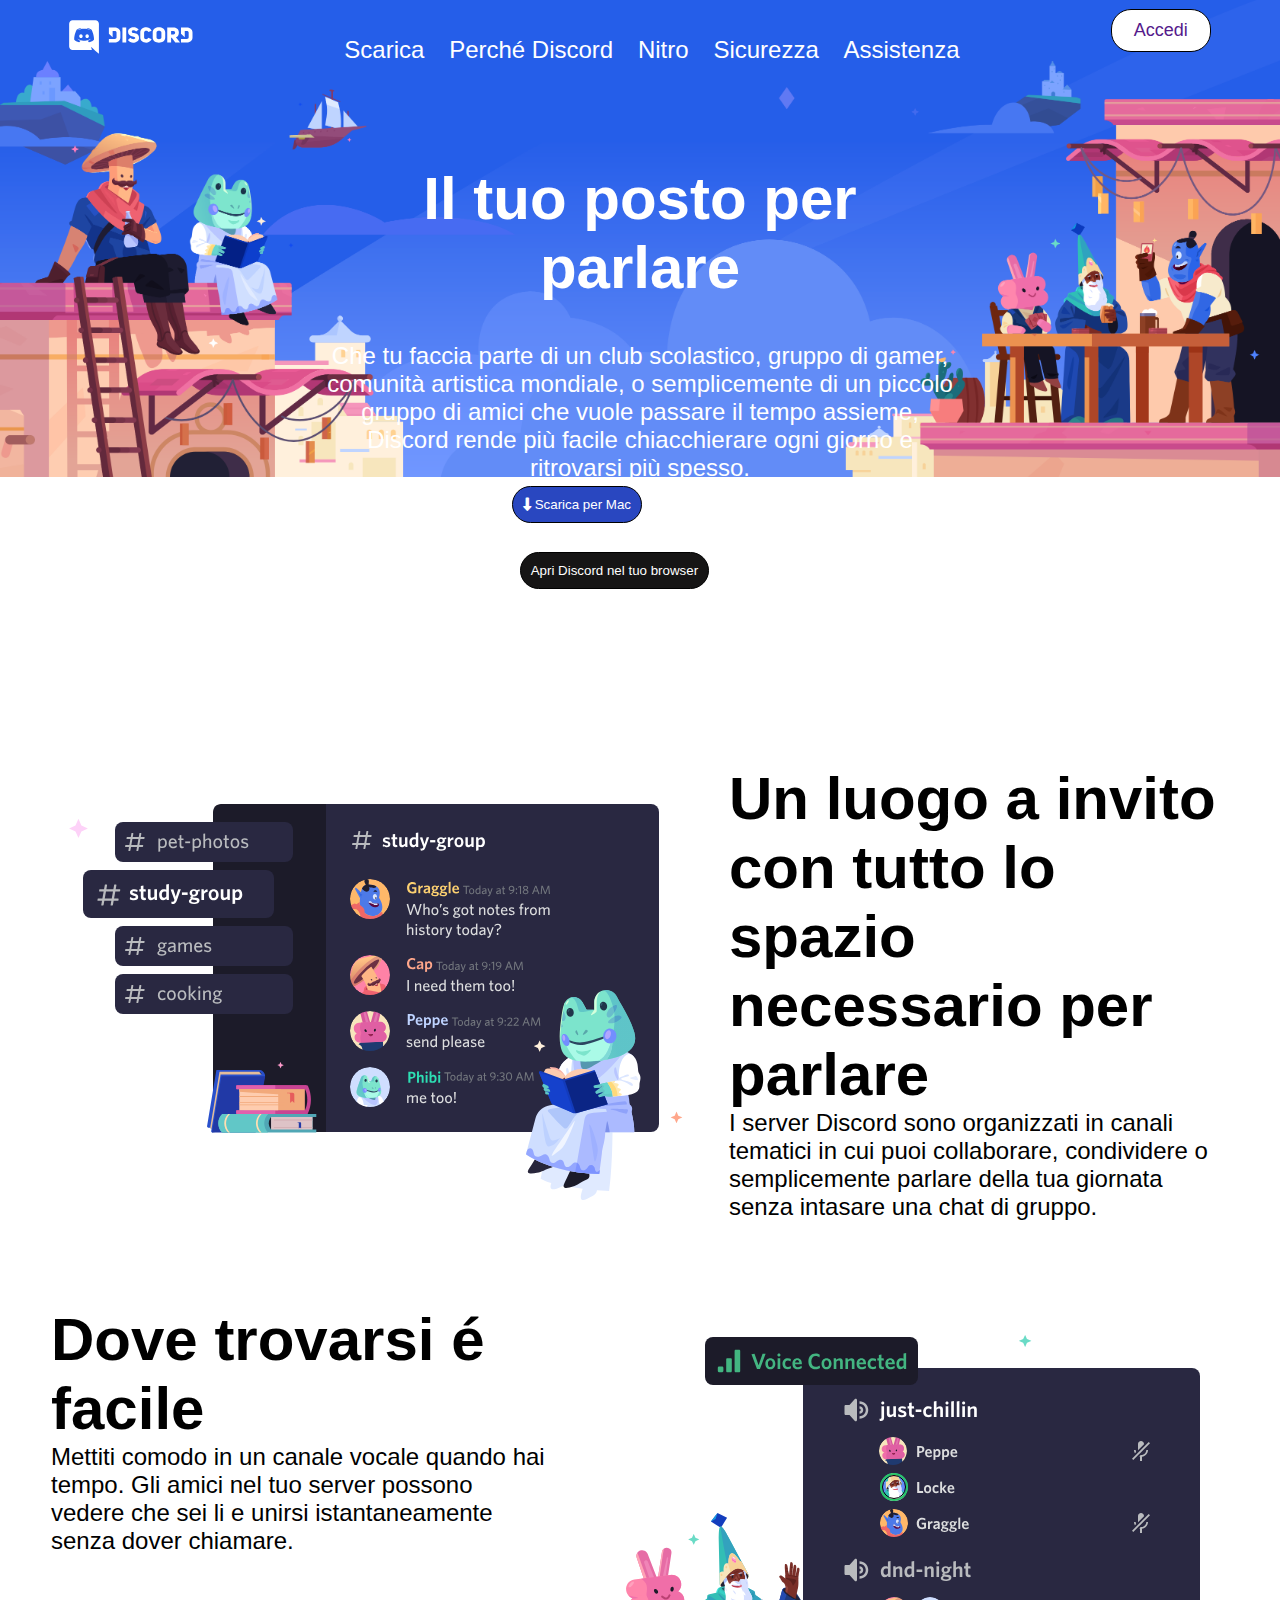
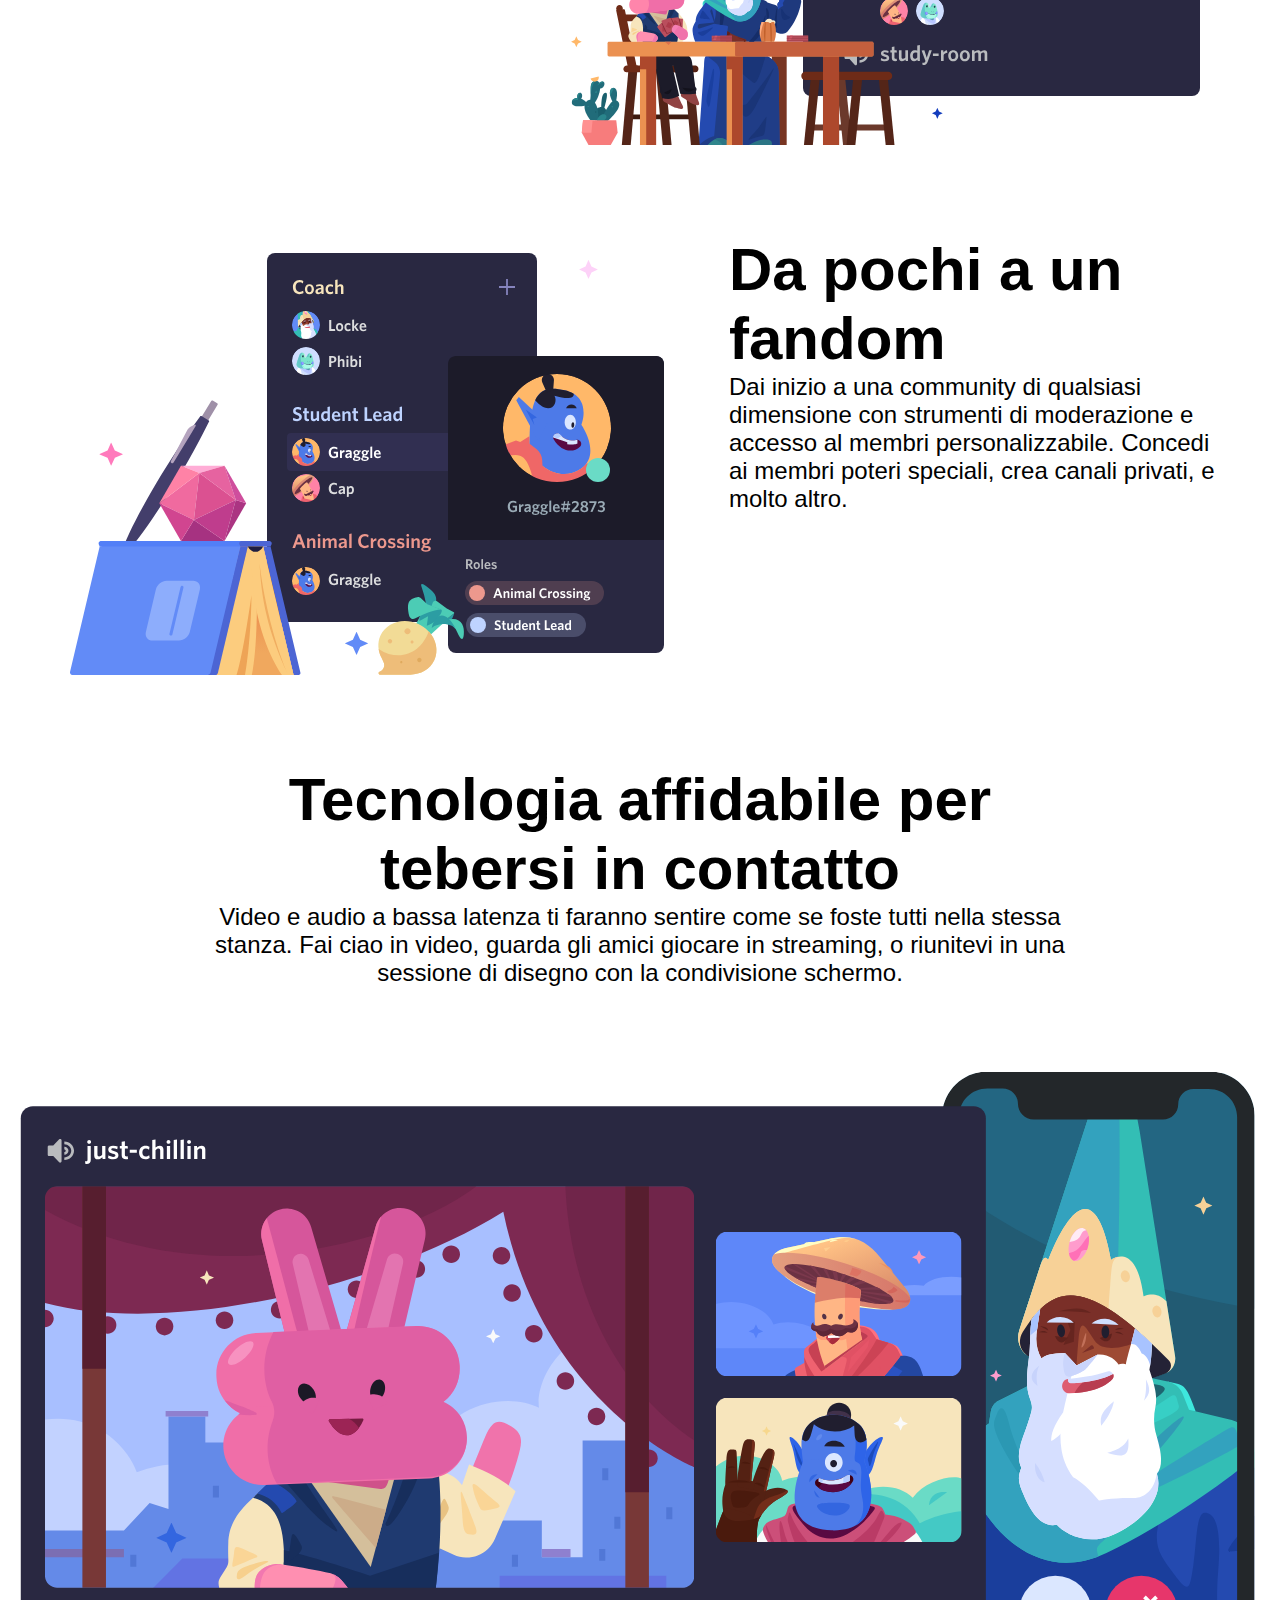
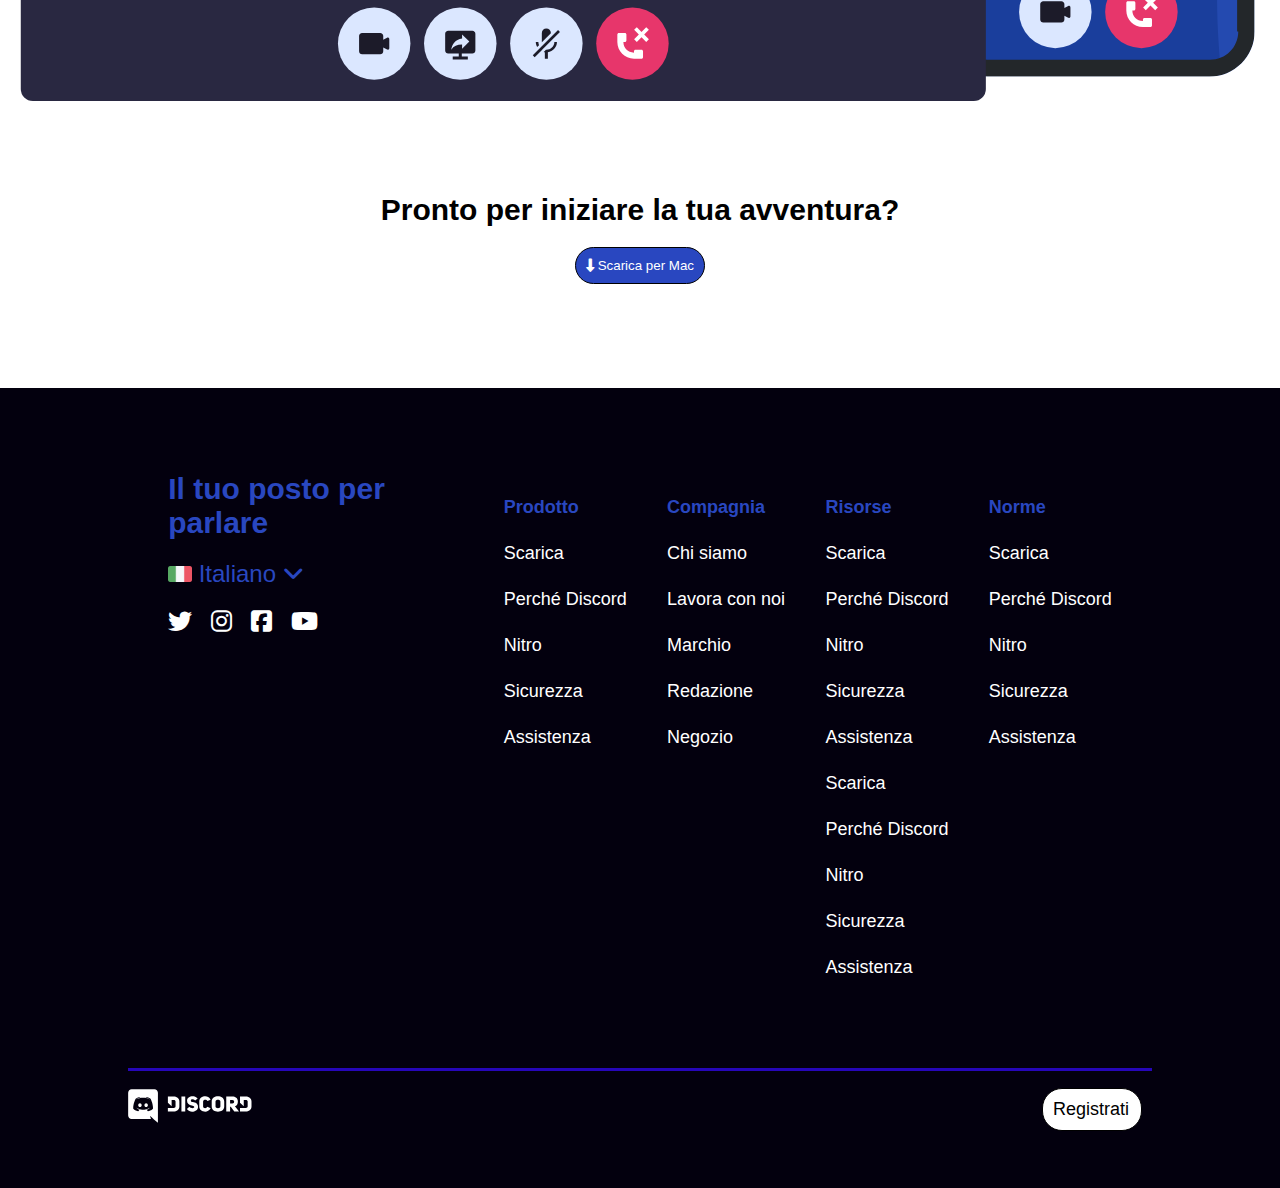
==== commit 9f14a80f: "footer adjust" ====
--- a/index.html
+++ b/index.html
@@ -52,8 +52,17 @@
             </div>
             
             <div class="download-button-open-browser-button">
-                <button class="start interact-button"><a href="#">Scarica per Mac</a></button>
-                <button class="start interact-button"><a href="#">Apri Discord nel tuo browser</a></button>
+                <button class="end interact-button">
+                    <a href="#">
+                        <i class="fa-solid fa-down-long"></i>
+                        Scarica per Mac
+                    </a>
+                </button>
+                <button class="start interact-button">
+                    <a href="#">
+                        Apri Discord nel tuo browser
+                    </a>
+                </button>
             </div>
         
         </article>
@@ -118,7 +127,12 @@
             <div id="end-img">
                 <img src="img/item4-big.svg" alt="">
                 <h3>Pronto per iniziare la tua avventura&#63</h3>
-                <button class="end interact-button"><a href="#">Scarica per Mac</a></button>
+                <button class="end interact-button">
+                    <a href="#">
+                        <i class="fa-solid fa-down-long"></i>
+                        Scarica per Mac
+                    </a>
+                </button>
             </div>
         </article>
     </main>
--- a/css/style.css
+++ b/css/style.css
@@ -14,6 +14,14 @@
     border-style: none;
     border: solid rgb(0, 0, 0) 1px;
     padding: 10px;
+}
+.discord-login, .registrati{
+    font-size: 18px;
+    width: 100px;
+    padding: 10px;
+    border: solid black 1px;
+    border-radius: 20px;
+    background-color: rgb(255, 255, 255);
 }
 /* Header */
 header{
@@ -68,15 +76,9 @@
     /* DEBUG */
     /* background-color: brown; */
 }
-#discord-login{
-    display: flex;
-    justify-content: center;
-    font-size: 18px;
-    width: 100px;
-    padding: 10px;
-    border: solid black 1px;
-    border-radius: 20px;
-    background-color: aliceblue;
+.discord-login{
+    display: flex;
+    justify-content: center;
 }
 #discord-login a{
     color: #000;
@@ -114,7 +116,12 @@
 }
 .start.interact-button{
     margin: 10% 3%;
-}
+    background-color: rgb(22, 21, 21);
+}
+.start.interact-button a{
+    color: #fff;
+}
+
 /* delete decoration */
 .interact-button a{
     text-decoration: none;
@@ -161,13 +168,20 @@
     margin: 5% 15%;
     text-align: center;
 }
-
+/* last image */
 #end-img img{
     height: 800px;
 }
+/* Scarica per Mac */
 .end.interact-button{
     margin: 1.5% 0;
-}
+    background-color: rgb(41, 71, 192);
+}
+.end.interact-button a{
+    color: #fff;
+}
+
+
 
 /* footer */
 footer{
@@ -185,26 +199,37 @@
     margin-top: 5%;
     padding: 20px;
     /* DEBUG */
-    background-color: rgb(0, 255, 34);
+    /* background-color: rgb(0, 255, 34); */
 }
 .main-footer-part{
     min-width: 20%;
     max-width: 30%;
-    color: rgb(87, 11, 187);
+    color: rgb(41, 71, 192);
+}
+.main-footer-part h3, div{
+    margin-bottom: 20px;
 }
 #italy-flag{
     height: 16px;
-    
-}
-
-
-
-.footer-link-article a{
-    text-decoration: none;
-    color: #000;
-}
-.flex-sub-container{
-    color: rgb(87, 11, 187);
+}
+
+
+.brand-link{
+    width: 150px;
+    display: flex;
+    justify-content: space-between;
+}
+.footer-link-article a, .brand-link a{
+    text-decoration: none;
+    color: rgb(255, 255, 255);
+}
+/* Footer sub-text link style */
+.flex-sub-container, .footer-link-article{
+    font-size: 18px;
+    margin: 25px 0;
+}
+.flex-sub-container{ 
+    color: rgb(41, 71, 192);
 }
 
 
@@ -217,12 +242,10 @@
     min-height: 100px;
     border-top: solid rgb(38, 6, 184) 3px;
     /* DEBUG */
-    background-color: rgb(217, 255, 0);
-    
-}
-#logo-footer{
-    
-}
+    /* background-color: rgb(217, 255, 0); */
+    
+}
+
 .registrati{
     margin-right: 10px;
     padding: 10px;
